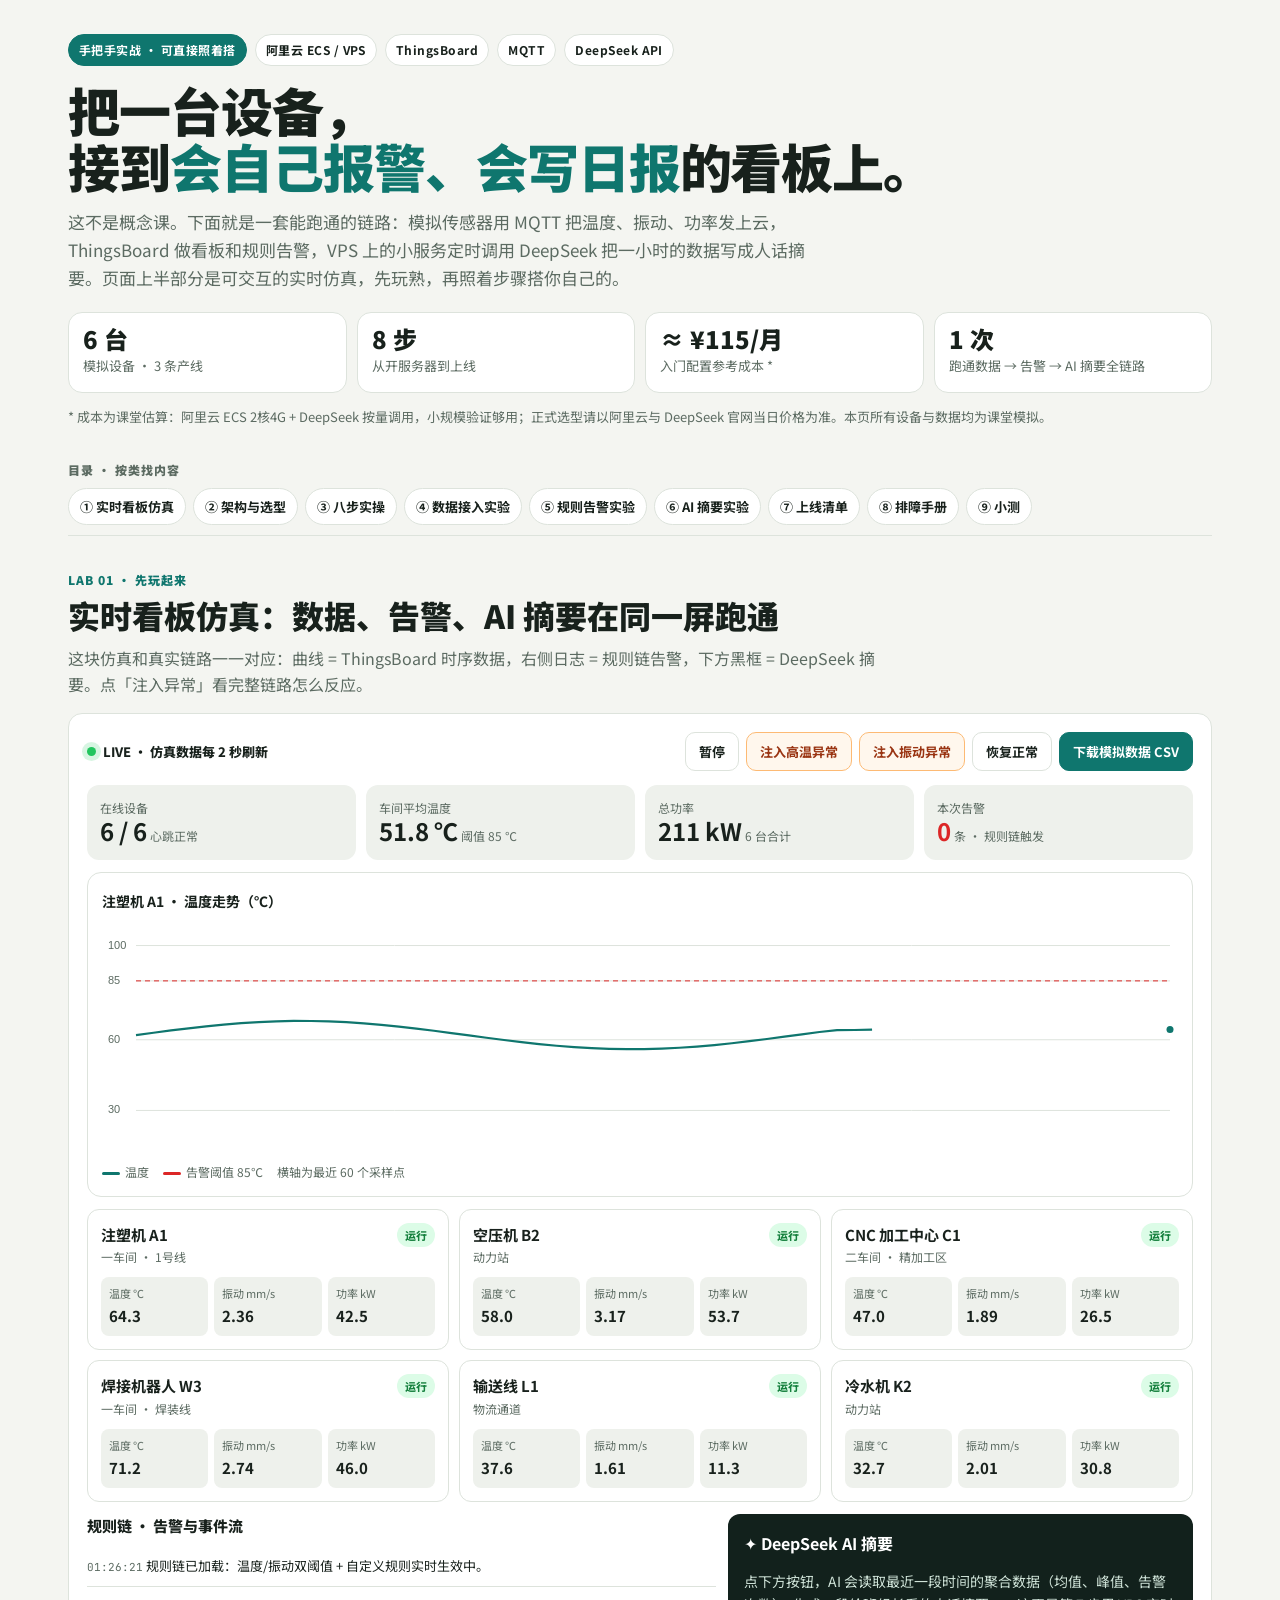
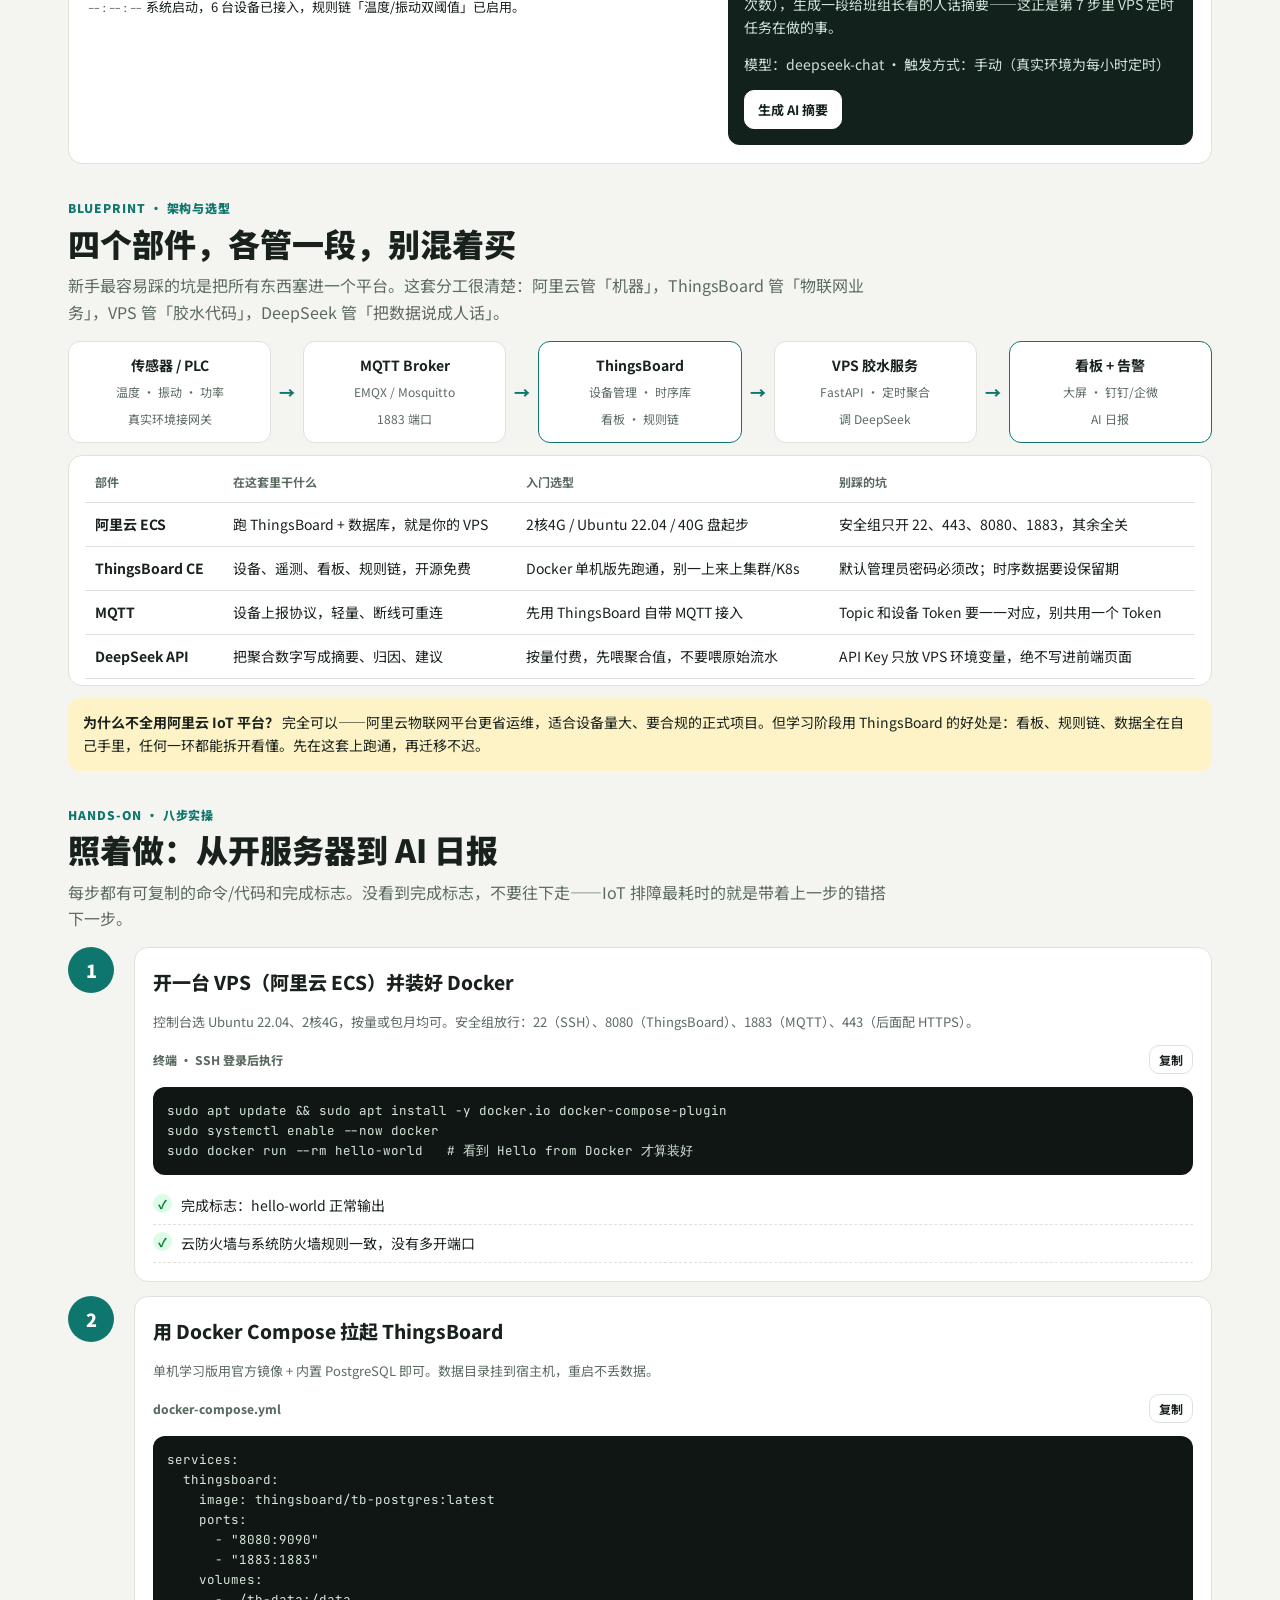
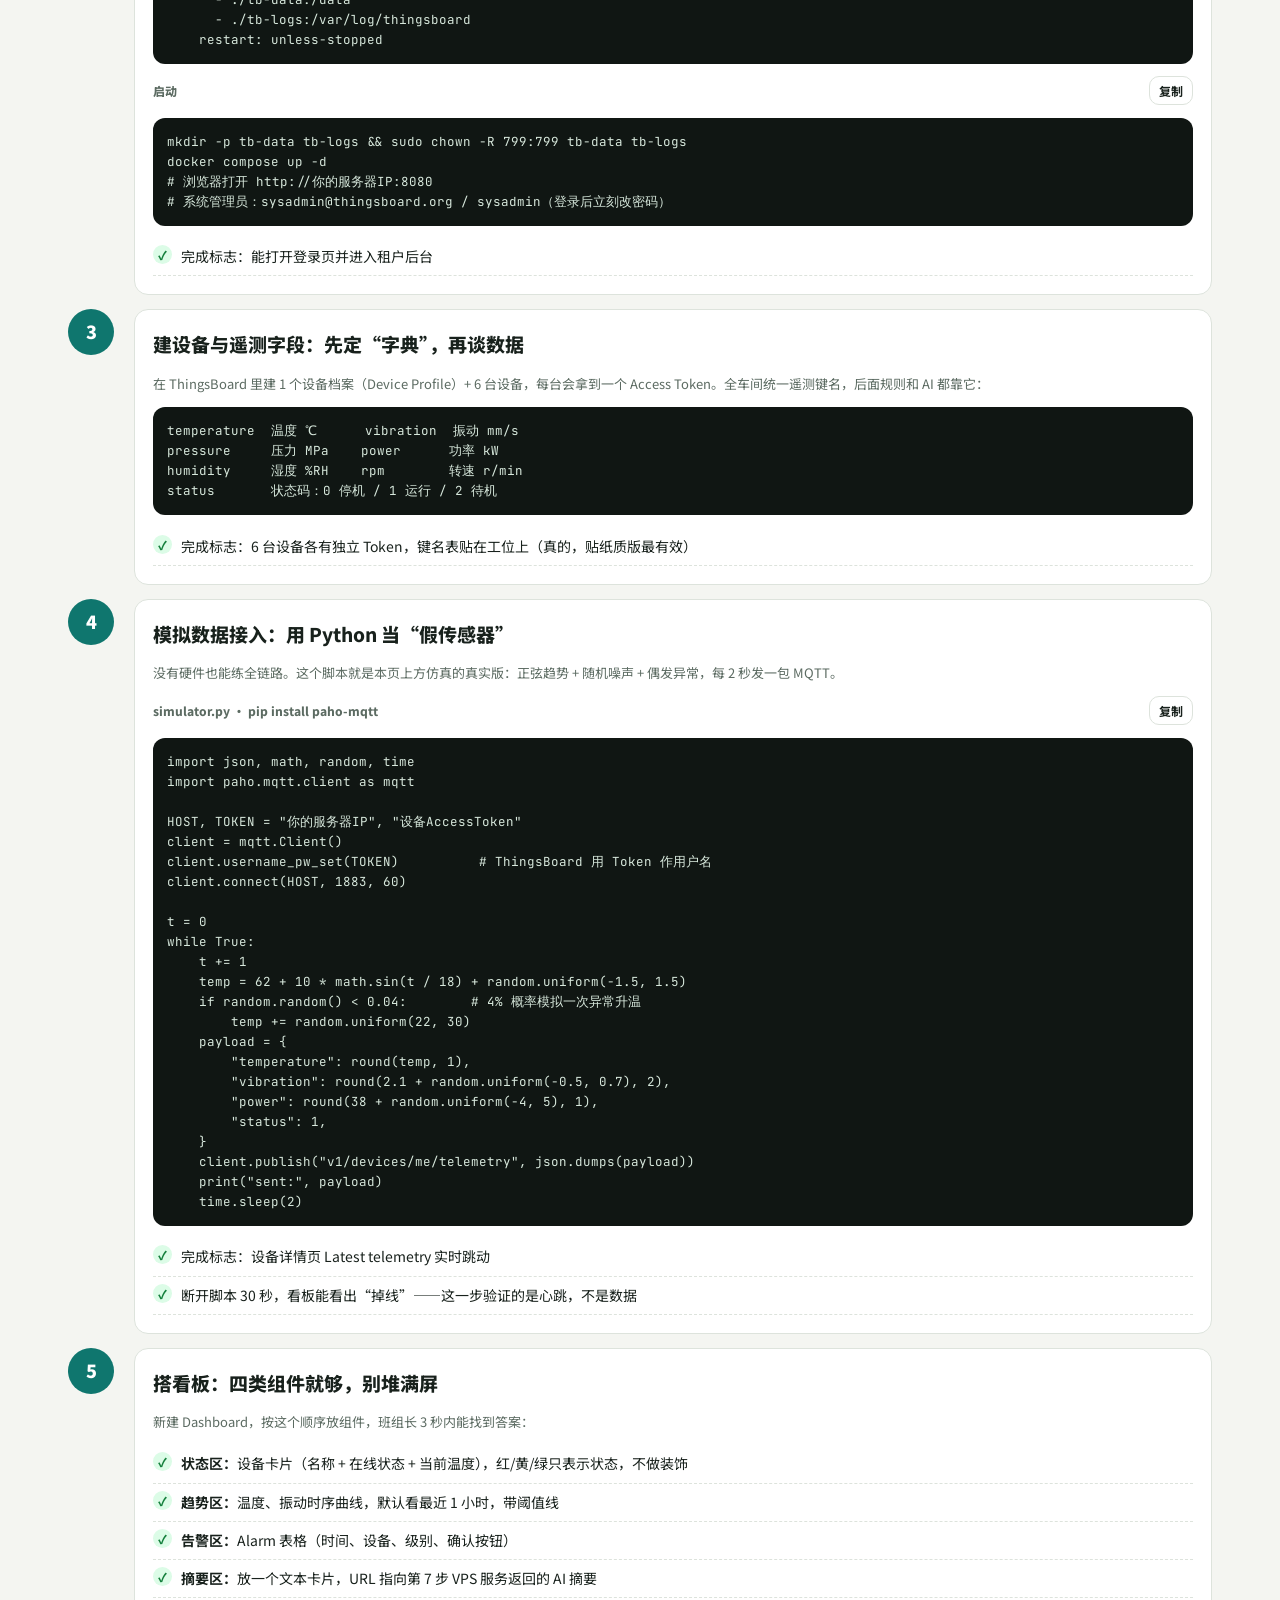
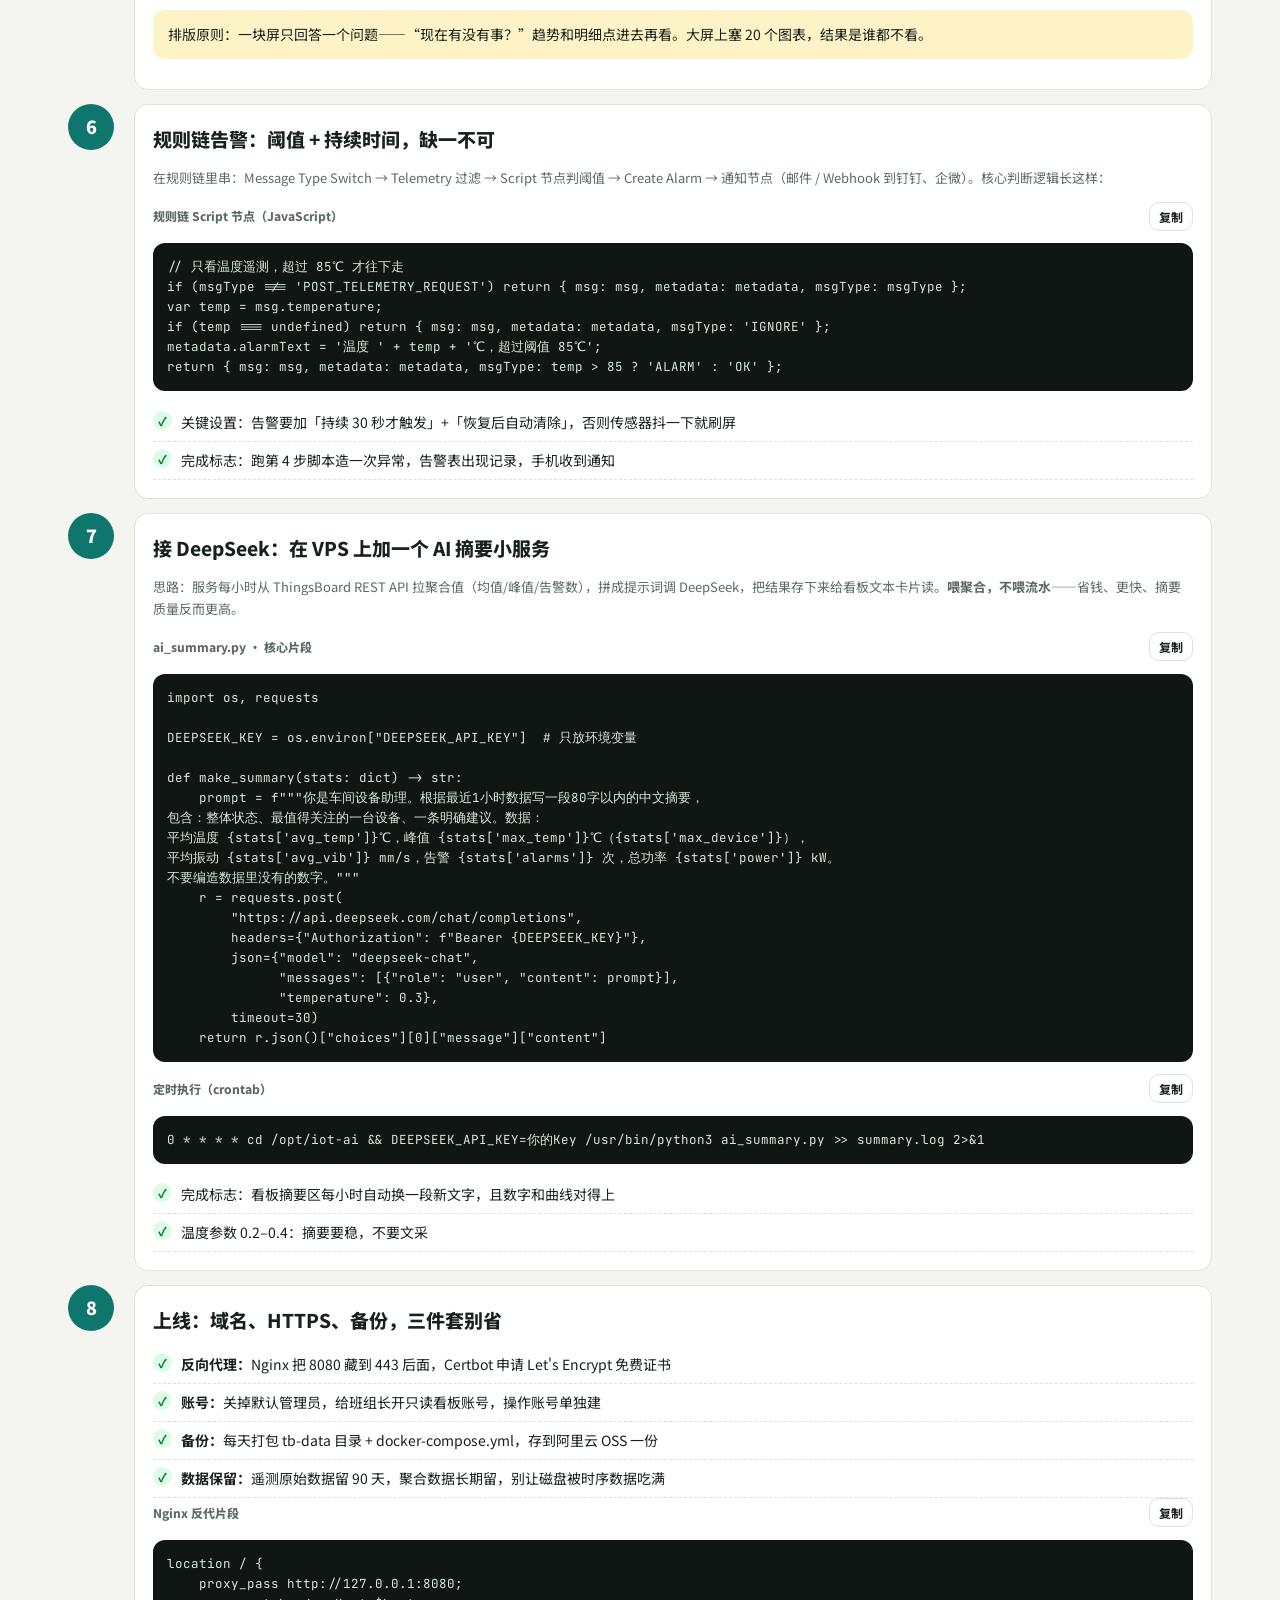
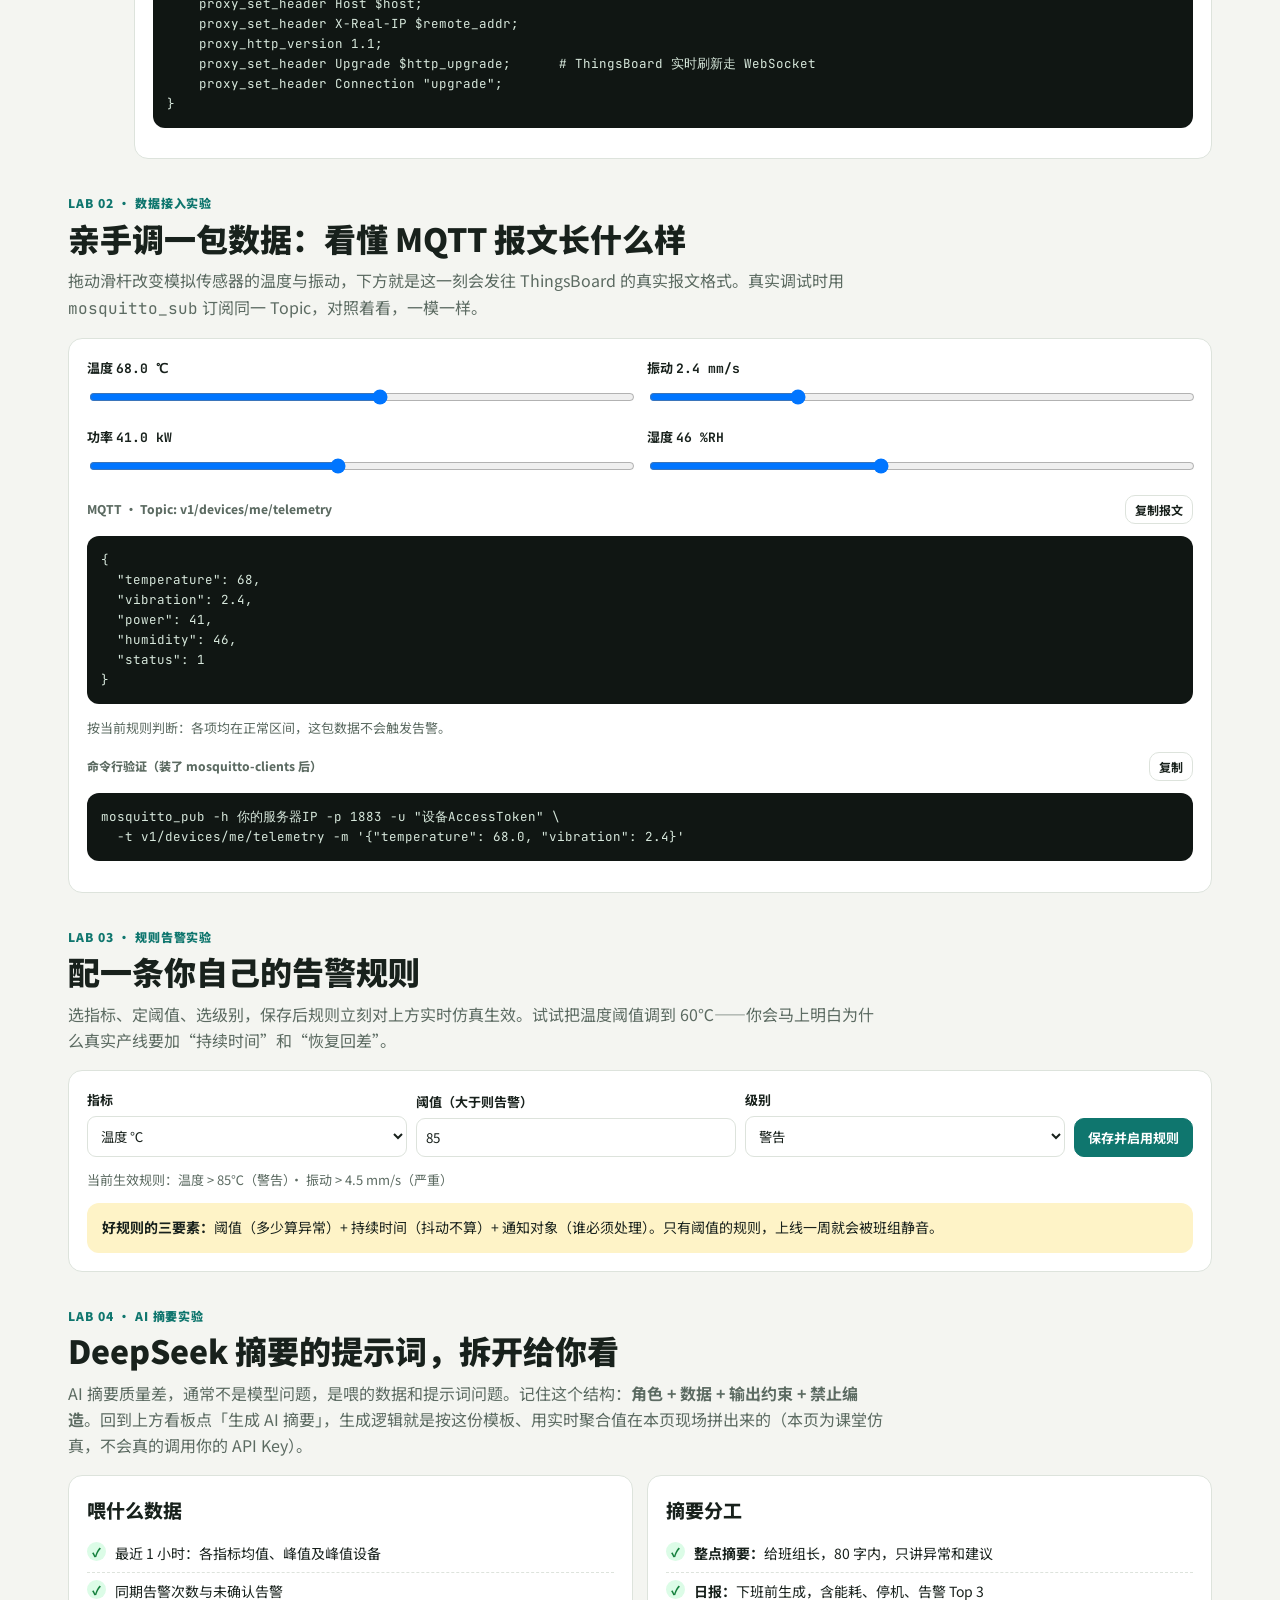
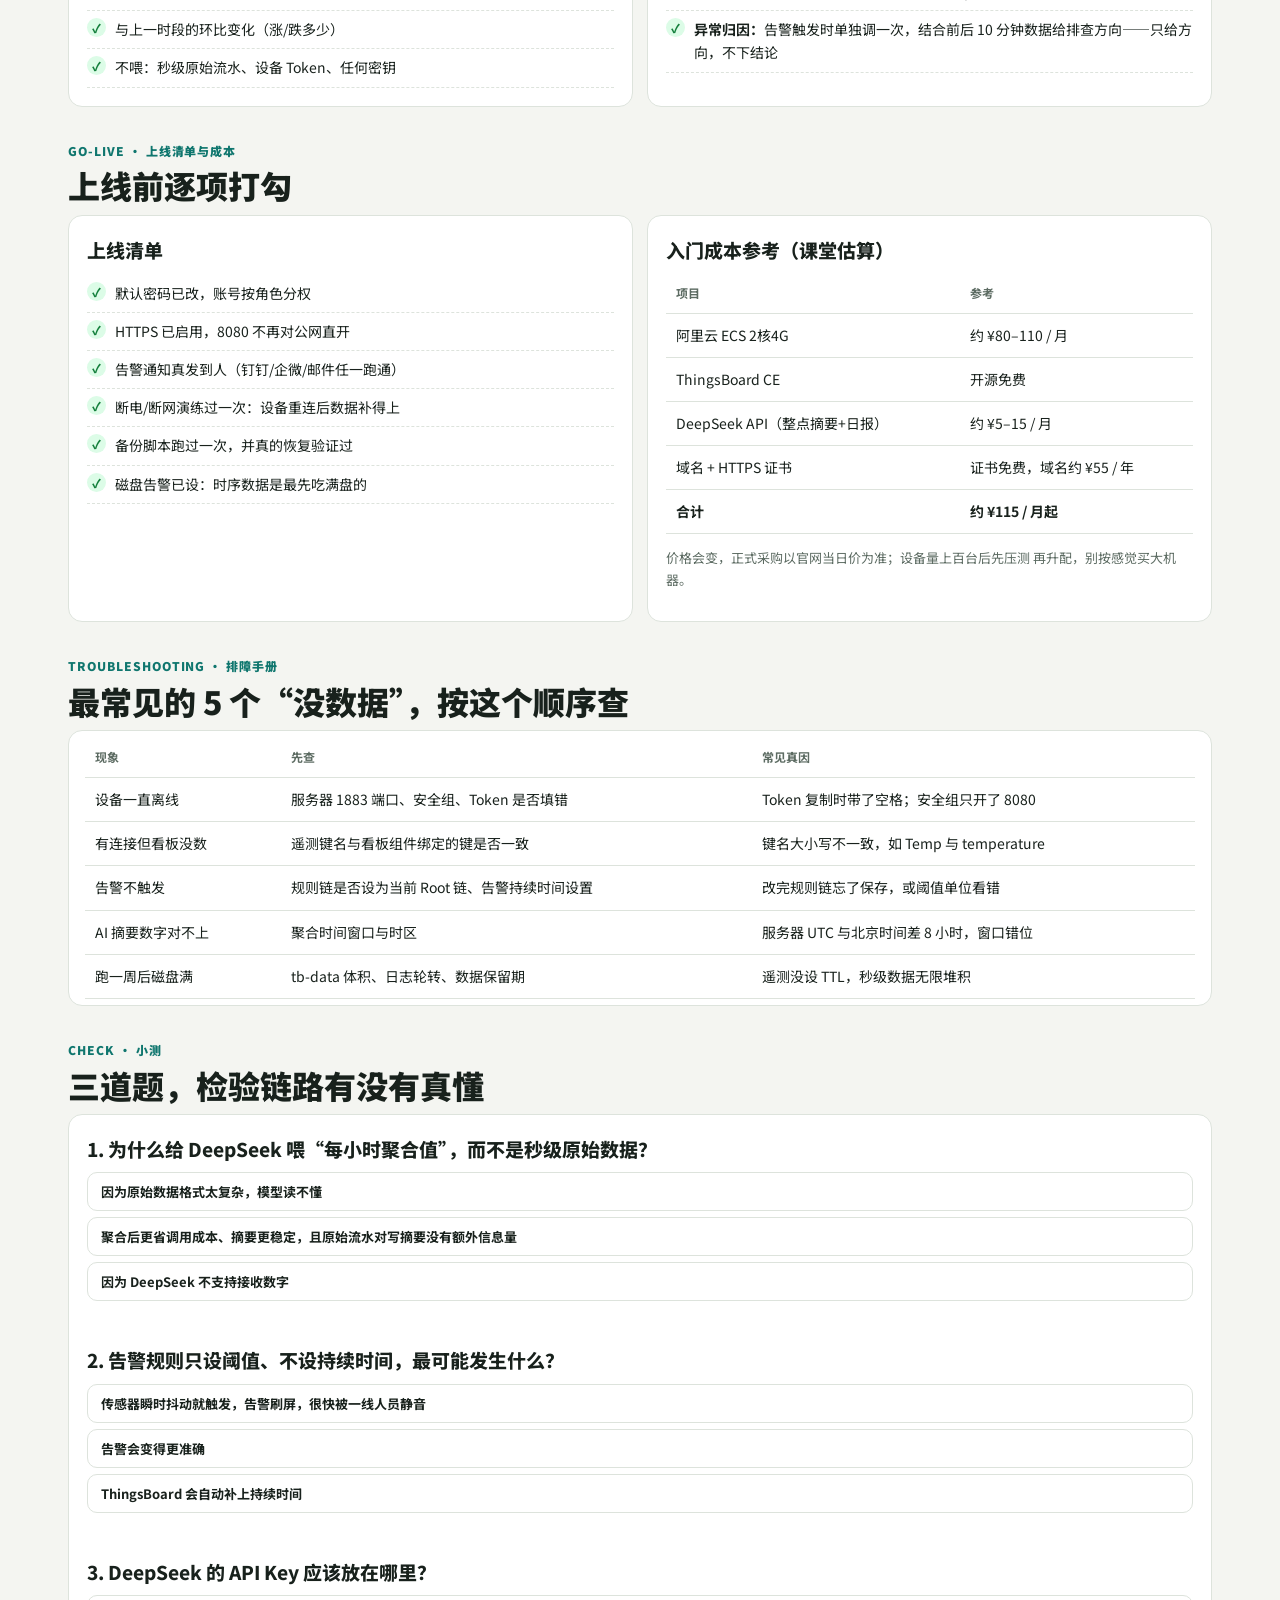
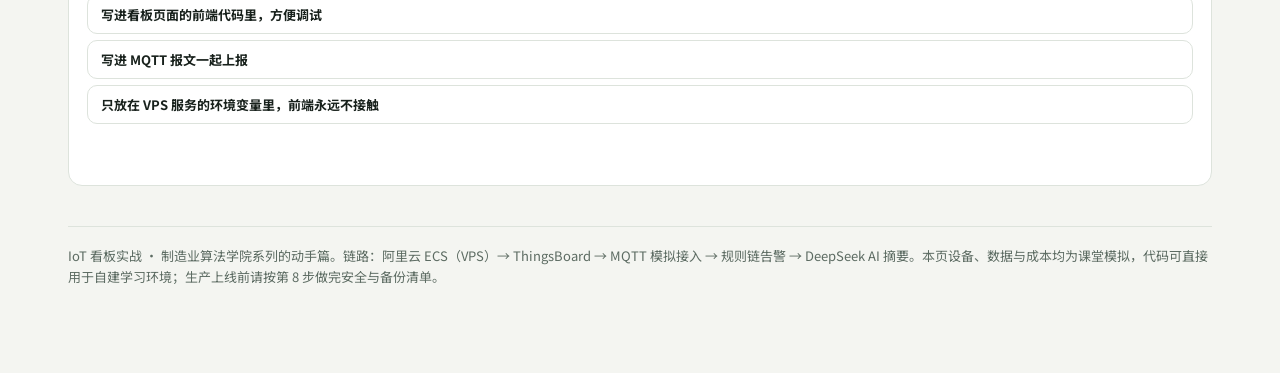
==== industrial-ai-iot-dashboard/index.html @ c56107e7 "发布三个新站：避坑手册、ROI 测算器、IoT 看板实战（按目录分类）" ====
<!doctype html>
<html lang="zh-CN">
<head>
<meta charset="utf-8">
<meta name="viewport" content="width=device-width, initial-scale=1, viewport-fit=cover">
<meta name="color-scheme" content="light dark">
<link rel="icon" href="data:,">
<title>IoT 看板实战 · 阿里云 × ThingsBoard × VPS × DeepSeek</title>
<link rel="preconnect" href="https://fonts.googleapis.com">
<link href="https://fonts.googleapis.com/css2?family=Noto+Sans+SC:wght@400;500;700;900&family=JetBrains+Mono:wght@400;600&display=swap" rel="stylesheet">
<style>
:root{
  --bg:#f4f5f1; --surface:#ffffff; --surface2:#eef1ec; --ink:#18211c; --muted:#5c6b62; --line:#dde3dc;
  --teal:#0f766e; --teal2:#0b5e57; --amber:#b45309; --amber-bg:#fef3c7; --red:#dc2626; --red-bg:#fee2e2; --green:#15803d; --green-bg:#dcfce7; --blue:#1d4ed8;
  --code-bg:#101613; --code-ink:#d7e8dc;
  --radius:14px;
}
@media (prefers-color-scheme: dark){
  :root{ --bg:#0d1310; --surface:#151d18; --surface2:#1c2721; --ink:#e8eee9; --muted:#9fb0a4; --line:#2a3830; --amber-bg:#3a2c0e; --red-bg:#3d1414; --green-bg:#14331e; --code-bg:#0a0e0b; }
}
*{box-sizing:border-box}
html{scroll-behavior:smooth}
body{margin:0;font-family:"Noto Sans SC",system-ui,-apple-system,sans-serif;background:var(--bg);color:var(--ink);line-height:1.65;font-size:16px}
a{color:var(--teal);text-decoration:none}
.mono{font-family:"JetBrains Mono",monospace}
.wrap{max-width:1180px;margin:0 auto;padding:0 18px 72px}
/* hero */
.hero{padding:34px 0 8px}
.hero-tags{display:flex;flex-wrap:wrap;gap:8px;margin-bottom:16px}
.tag{font-size:12px;font-weight:700;letter-spacing:.04em;padding:5px 10px;border-radius:999px;background:var(--surface);border:1px solid var(--line)}
.tag.hot{background:var(--teal);color:#fff;border-color:var(--teal)}
h1{font-size:clamp(30px,5.4vw,52px);line-height:1.08;font-weight:900;margin:0 0 14px;letter-spacing:-.02em}
h1 em{font-style:normal;color:var(--teal)}
.lede{font-size:17px;color:var(--muted);max-width:760px;margin:0 0 20px}
.hero-stats{display:grid;grid-template-columns:repeat(4,1fr);gap:10px;margin:18px 0 6px}
.hstat{background:var(--surface);border:1px solid var(--line);border-radius:var(--radius);padding:14px}
.hstat b{display:block;font-size:24px;line-height:1;font-weight:900}
.hstat span{font-size:13px;color:var(--muted)}
/* dir nav */
.dir{position:sticky;top:0;z-index:20;background:var(--bg);padding:12px 0 10px;border-bottom:1px solid var(--line);margin-bottom:22px}
.dir-title{font-size:12px;font-weight:900;letter-spacing:.08em;color:var(--muted);margin-bottom:8px}
.dir-links{display:flex;flex-wrap:wrap;gap:7px}
.dir-links a{font-size:13px;font-weight:700;color:var(--ink);background:var(--surface);border:1px solid var(--line);padding:7px 11px;border-radius:999px}
.dir-links a:hover{border-color:var(--teal);color:var(--teal)}
.cat{font-size:12px;font-weight:900;letter-spacing:.08em;color:var(--teal);text-transform:uppercase;margin:34px 0 6px}
h2{font-size:clamp(23px,3.6vw,32px);line-height:1.2;margin:0 0 10px;font-weight:900}
h3{font-size:19px;margin:0 0 8px;font-weight:800}
.sub{color:var(--muted);margin:0 0 16px;max-width:820px}
.card{background:var(--surface);border:1px solid var(--line);border-radius:var(--radius);padding:18px}
.grid2{display:grid;grid-template-columns:1fr 1fr;gap:14px}
.grid3{display:grid;grid-template-columns:repeat(3,1fr);gap:14px}
/* dashboard */
.dash-head{display:flex;flex-wrap:wrap;gap:10px;align-items:center;justify-content:space-between;margin-bottom:14px}
.live-dot{display:inline-flex;align-items:center;gap:7px;font-weight:800;font-size:13px}
.live-dot i{width:9px;height:9px;border-radius:50%;background:#22c55e;display:inline-block;box-shadow:0 0 0 5px rgba(34,197,94,.18)}
.btn{appearance:none;border:1px solid var(--line);background:var(--surface);color:var(--ink);font-family:inherit;font-weight:700;font-size:13px;padding:9px 13px;border-radius:10px;cursor:pointer}
.btn.primary{background:var(--teal);color:#fff;border-color:var(--teal)}
.btn.warn{background:#fff7ed;border-color:#fdba74;color:#9a3412}
@media (prefers-color-scheme: dark){.btn.warn{background:#2b1a0c;color:#fdba74}}
.btn:active{transform:translateY(1px)}
.kpis{display:grid;grid-template-columns:repeat(4,1fr);gap:10px;margin-bottom:12px}
.kpi{background:var(--surface2);border-radius:12px;padding:13px}
.kpi span{font-size:12px;color:var(--muted);display:block}
.kpi b{font-size:24px;line-height:1.1}
.kpi small{font-size:12px;color:var(--muted)}
.chart-box{background:var(--surface);border:1px solid var(--line);border-radius:var(--radius);padding:14px;margin-bottom:12px}
canvas#mainChart{width:100%;height:240px;display:block}
.legend{display:flex;flex-wrap:wrap;gap:14px;font-size:12px;color:var(--muted);margin-top:8px}
.legend i{width:18px;height:3px;display:inline-block;vertical-align:middle;margin-right:5px;border-radius:2px}
.devices{display:grid;grid-template-columns:repeat(3,1fr);gap:10px}
.device{border:1px solid var(--line);border-radius:12px;padding:13px;background:var(--surface)}
.device-top{display:flex;justify-content:space-between;align-items:flex-start;gap:8px}
.device h4{margin:0;font-size:15px}
.device .loc{font-size:12px;color:var(--muted)}
.badge{font-size:11px;font-weight:800;padding:3px 8px;border-radius:999px;background:var(--green-bg);color:var(--green);white-space:nowrap}
.badge.warnb{background:var(--amber-bg);color:var(--amber)}
.badge.alarmb{background:var(--red-bg);color:var(--red)}
.metrics{display:grid;grid-template-columns:1fr 1fr 1fr;gap:6px;margin-top:10px;text-align:left}
.metrics div{background:var(--surface2);border-radius:8px;padding:7px 8px}
.metrics span{font-size:11px;color:var(--muted);display:block}
.metrics b{font-size:15px}
.feed{display:grid;grid-template-columns:1.15fr .85fr;gap:12px;margin-top:12px}
.log{list-style:none;margin:0;padding:0;max-height:250px;overflow:auto}
.log li{padding:9px 0;border-bottom:1px solid var(--line);font-size:13px}
.log li:last-child{border-bottom:0}
.log time{color:var(--muted);font-family:"JetBrains Mono",monospace;font-size:11px}
.ai-box{background:#0f1d19;color:#e7f2ec;border-radius:12px;padding:16px}
@media (prefers-color-scheme: light){.ai-box{background:#12211c}}
.ai-box h4{margin:0 0 6px;color:#fff}
.ai-box p{font-size:14px;color:#cfe3d8}
.ai-meta{font-size:12px;color:#8fb3a4}
/* arch */
.arch{display:flex;flex-wrap:wrap;align-items:stretch;gap:8px}
.node{flex:1 1 130px;background:var(--surface);border:1.5px solid var(--line);border-radius:12px;padding:12px;text-align:center}
.node b{display:block;font-size:14px}
.node span{font-size:12px;color:var(--muted)}
.node.hl{border-color:var(--teal)}
.arrow{align-self:center;font-weight:900;color:var(--teal)}
table{width:100%;border-collapse:collapse;font-size:14px}
th,td{padding:10px;border-bottom:1px solid var(--line);text-align:left;vertical-align:top}
th{font-size:12px;color:var(--muted)}
/* steps */
.step{display:grid;grid-template-columns:52px 1fr;gap:14px;margin-bottom:14px}
.step-no{width:46px;height:46px;border-radius:50%;background:var(--teal);color:#fff;display:grid;place-items:center;font-weight:900;font-size:18px}
pre{background:var(--code-bg);color:var(--code-ink);border-radius:12px;padding:14px;overflow:auto;font-family:"JetBrains Mono",monospace;font-size:12.5px;line-height:1.6;white-space:pre-wrap;word-break:break-word}
.code-head{display:flex;justify-content:space-between;align-items:center;margin-bottom:6px}
.code-head span{font-size:12px;font-weight:800;color:var(--muted)}
.copy-btn{font-size:12px;padding:5px 9px}
.check{list-style:none;margin:10px 0 0;padding:0}
.check li{padding:7px 0 7px 28px;position:relative;font-size:14px;border-bottom:1px dashed var(--line)}
.check li:before{content:"✓";position:absolute;left:0;top:7px;width:19px;height:19px;border-radius:50%;background:var(--green-bg);color:var(--green);display:grid;place-items:center;font-size:12px;font-weight:900}
.note{border-radius:12px;padding:13px 15px;font-size:14px;background:var(--amber-bg);color:var(--ink);margin:12px 0}
.sliders{display:grid;grid-template-columns:1fr 1fr;gap:14px}
label.fl{font-size:13px;font-weight:700;display:block;margin-bottom:6px}
input[type=range]{width:100%}
input[type=number],select{width:100%;padding:9px;border:1px solid var(--line);border-radius:9px;background:var(--surface);color:var(--ink);font-family:inherit}
.rule-row{display:grid;grid-template-columns:1fr 1fr 1fr auto;gap:9px;align-items:end}
.quiz-q{margin-bottom:14px}
.opt{display:block;width:100%;text-align:left;margin:6px 0}
.result{font-size:14px;font-weight:700;margin-top:7px;min-height:22px}
.small{font-size:13px;color:var(--muted)}
.foot{margin-top:40px;padding-top:18px;border-top:1px solid var(--line);color:var(--muted);font-size:13px}
@media(max-width:860px){
  .hero-stats,.kpis{grid-template-columns:1fr 1fr}
  .grid2,.grid3,.devices,.feed,.sliders{grid-template-columns:1fr}
  .rule-row{grid-template-columns:1fr}
  .step{grid-template-columns:38px 1fr}.step-no{width:36px;height:36px;font-size:15px}
  canvas#mainChart{height:200px}
}
@media (prefers-reduced-motion: reduce){html{scroll-behavior:auto}}
</style>
</head>
<body>
<div class="wrap">
  <header class="hero">
    <div class="hero-tags"><span class="tag hot">手把手实战 · 可直接照着搭</span><span class="tag">阿里云 ECS / VPS</span><span class="tag">ThingsBoard</span><span class="tag">MQTT</span><span class="tag">DeepSeek API</span></div>
    <h1>把一台设备，<br>接到<em>会自己报警、会写日报</em>的看板上。</h1>
    <p class="lede">这不是概念课。下面就是一套能跑通的链路：模拟传感器用 MQTT 把温度、振动、功率发上云，ThingsBoard 做看板和规则告警，VPS 上的小服务定时调用 DeepSeek 把一小时的数据写成人话摘要。页面上半部分是可交互的实时仿真，先玩熟，再照着步骤搭你自己的。</p>
    <div class="hero-stats">
      <div class="hstat"><b>6 台</b><span>模拟设备 · 3 条产线</span></div>
      <div class="hstat"><b>8 步</b><span>从开服务器到上线</span></div>
      <div class="hstat"><b>≈ ¥115/月</b><span>入门配置参考成本 *</span></div>
      <div class="hstat"><b>1 次</b><span>跑通数据 → 告警 → AI 摘要全链路</span></div>
    </div>
    <p class="small">* 成本为课堂估算：阿里云 ECS 2核4G + DeepSeek 按量调用，小规模验证够用；正式选型请以阿里云与 DeepSeek 官网当日价格为准。本页所有设备与数据均为课堂模拟。</p>
  </header>

  <nav class="dir" aria-label="目录">
    <div class="dir-title">目录 · 按类找内容</div>
    <div class="dir-links">
      <a href="#live">① 实时看板仿真</a><a href="#arch">② 架构与选型</a><a href="#steps">③ 八步实操</a><a href="#mqtt-lab">④ 数据接入实验</a><a href="#rules">⑤ 规则告警实验</a><a href="#ai">⑥ AI 摘要实验</a><a href="#deploy">⑦ 上线清单</a><a href="#trouble">⑧ 排障手册</a><a href="#quiz">⑨ 小测</a>
    </div>
  </nav>

  <!-- LIVE -->
  <section id="live">
    <p class="cat">Lab 01 · 先玩起来</p>
    <h2>实时看板仿真：数据、告警、AI 摘要在同一屏跑通</h2>
    <p class="sub">这块仿真和真实链路一一对应：曲线 = ThingsBoard 时序数据，右侧日志 = 规则链告警，下方黑框 = DeepSeek 摘要。点「注入异常」看完整链路怎么反应。</p>
    <div class="card">
      <div class="dash-head">
        <span class="live-dot"><i></i><span id="liveLabel">LIVE · 仿真数据每 2 秒刷新</span></span>
        <div style="display:flex;flex-wrap:wrap;gap:7px">
          <button class="btn" id="pauseBtn">暂停</button>
          <button class="btn warn" id="heatBtn">注入高温异常</button>
          <button class="btn warn" id="vibBtn">注入振动异常</button>
          <button class="btn" id="recoverBtn">恢复正常</button>
          <button class="btn primary" id="csvBtn">下载模拟数据 CSV</button>
        </div>
      </div>
      <div class="kpis">
        <div class="kpi"><span>在线设备</span><b id="kOnline">6 / 6</b><small> 心跳正常</small></div>
        <div class="kpi"><span>车间平均温度</span><b id="kTemp">-- ℃</b><small> 阈值 85 ℃</small></div>
        <div class="kpi"><span>总功率</span><b id="kPower">-- kW</b><small> 6 台合计</small></div>
        <div class="kpi"><span>本次告警</span><b id="kAlerts" style="color:var(--red)">0</b><small> 条 · 规则链触发</small></div>
      </div>
      <div class="chart-box">
        <strong style="font-size:14px">注塑机 A1 · 温度走势（℃）</strong>
        <canvas id="mainChart" width="1040" height="240" aria-label="注塑机温度实时曲线"></canvas>
        <div class="legend"><span><i style="background:#0f766e"></i>温度</span><span><i style="background:#dc2626"></i>告警阈值 85℃</span><span>横轴为最近 60 个采样点</span></div>
      </div>
      <div class="devices" id="devices"></div>
      <div class="feed">
        <div>
          <h3 style="font-size:15px">规则链 · 告警与事件流</h3>
          <ul class="log" id="eventLog"><li><time>--:--:--</time> 系统启动，6 台设备已接入，规则链「温度/振动双阈值」已启用。</li></ul>
        </div>
        <div class="ai-box">
          <h4>✦ DeepSeek AI 摘要</h4>
          <p id="aiText">点下方按钮，AI 会读取最近一段时间的聚合数据（均值、峰值、告警次数），生成一段给班组长看的人话摘要——这正是第 7 步里 VPS 定时任务在做的事。</p>
          <p class="ai-meta" id="aiMeta">模型：deepseek-chat · 触发方式：手动（真实环境为每小时定时）</p>
          <button class="btn primary" id="aiBtn" style="background:#fff;color:#12211c;border-color:#fff">生成 AI 摘要</button>
        </div>
      </div>
    </div>
  </section>

  <!-- ARCH -->
  <section id="arch">
    <p class="cat">Blueprint · 架构与选型</p>
    <h2>四个部件，各管一段，别混着买</h2>
    <p class="sub">新手最容易踩的坑是把所有东西塞进一个平台。这套分工很清楚：阿里云管「机器」，ThingsBoard 管「物联网业务」，VPS 管「胶水代码」，DeepSeek 管「把数据说成人话」。</p>
    <div class="arch" aria-label="架构图">
      <div class="node"><b>传感器 / PLC</b><span>温度 · 振动 · 功率<br>真实环境接网关</span></div><div class="arrow">→</div>
      <div class="node"><b>MQTT Broker</b><span>EMQX / Mosquitto<br>1883 端口</span></div><div class="arrow">→</div>
      <div class="node hl"><b>ThingsBoard</b><span>设备管理 · 时序库<br>看板 · 规则链</span></div><div class="arrow">→</div>
      <div class="node"><b>VPS 胶水服务</b><span>FastAPI · 定时聚合<br>调 DeepSeek</span></div><div class="arrow">→</div>
      <div class="node hl"><b>看板 + 告警</b><span>大屏 · 钉钉/企微<br>AI 日报</span></div>
    </div>
    <div class="card" style="margin-top:12px;padding:6px 16px;overflow-x:auto">
      <table>
        <tr><th>部件</th><th>在这套里干什么</th><th>入门选型</th><th>别踩的坑</th></tr>
        <tr><td><b>阿里云 ECS</b></td><td>跑 ThingsBoard + 数据库，就是你的 VPS</td><td>2核4G / Ubuntu 22.04 / 40G 盘起步</td><td>安全组只开 22、443、8080、1883，其余全关</td></tr>
        <tr><td><b>ThingsBoard CE</b></td><td>设备、遥测、看板、规则链，开源免费</td><td>Docker 单机版先跑通，别一上来上集群/K8s</td><td>默认管理员密码必须改；时序数据要设保留期</td></tr>
        <tr><td><b>MQTT</b></td><td>设备上报协议，轻量、断线可重连</td><td>先用 ThingsBoard 自带 MQTT 接入</td><td>Topic 和设备 Token 要一一对应，别共用一个 Token</td></tr>
        <tr><td><b>DeepSeek API</b></td><td>把聚合数字写成摘要、归因、建议</td><td>按量付费，先喂聚合值，不要喂原始流水</td><td>API Key 只放 VPS 环境变量，绝不写进前端页面</td></tr>
      </table>
    </div>
    <div class="note"><b>为什么不全用阿里云 IoT 平台？</b> 完全可以——阿里云物联网平台更省运维，适合设备量大、要合规的正式项目。但学习阶段用 ThingsBoard 的好处是：看板、规则链、数据全在自己手里，任何一环都能拆开看懂。先在这套上跑通，再迁移不迟。</div>
  </section>

  <!-- STEPS -->
  <section id="steps">
    <p class="cat">Hands-on · 八步实操</p>
    <h2>照着做：从开服务器到 AI 日报</h2>
    <p class="sub">每步都有可复制的命令/代码和完成标志。没看到完成标志，不要往下走——IoT 排障最耗时的就是带着上一步的错搭下一步。</p>

    <div class="step"><div class="step-no">1</div><div class="card">
      <h3>开一台 VPS（阿里云 ECS）并装好 Docker</h3>
      <p class="small">控制台选 Ubuntu 22.04、2核4G，按量或包月均可。安全组放行：22（SSH）、8080（ThingsBoard）、1883（MQTT）、443（后面配 HTTPS）。</p>
      <div class="code-head"><span>终端 · SSH 登录后执行</span><button class="btn copy-btn" data-copy="c1">复制</button></div>
      <pre id="c1">sudo apt update &amp;&amp; sudo apt install -y docker.io docker-compose-plugin
sudo systemctl enable --now docker
sudo docker run --rm hello-world   # 看到 Hello from Docker 才算装好</pre>
      <ul class="check"><li>完成标志：hello-world 正常输出</li><li>云防火墙与系统防火墙规则一致，没有多开端口</li></ul>
    </div></div>

    <div class="step"><div class="step-no">2</div><div class="card">
      <h3>用 Docker Compose 拉起 ThingsBoard</h3>
      <p class="small">单机学习版用官方镜像 + 内置 PostgreSQL 即可。数据目录挂到宿主机，重启不丢数据。</p>
      <div class="code-head"><span>docker-compose.yml</span><button class="btn copy-btn" data-copy="c2">复制</button></div>
      <pre id="c2">services:
  thingsboard:
    image: thingsboard/tb-postgres:latest
    ports:
      - "8080:9090"
      - "1883:1883"
    volumes:
      - ./tb-data:/data
      - ./tb-logs:/var/log/thingsboard
    restart: unless-stopped</pre>
      <div class="code-head"><span>启动</span><button class="btn copy-btn" data-copy="c2b">复制</button></div>
      <pre id="c2b">mkdir -p tb-data tb-logs &amp;&amp; sudo chown -R 799:799 tb-data tb-logs
docker compose up -d
# 浏览器打开 http://你的服务器IP:8080
# 系统管理员：sysadmin@thingsboard.org / sysadmin（登录后立刻改密码）</pre>
      <ul class="check"><li>完成标志：能打开登录页并进入租户后台</li></ul>
    </div></div>

    <div class="step"><div class="step-no">3</div><div class="card">
      <h3>建设备与遥测字段：先定“字典”，再谈数据</h3>
      <p class="small">在 ThingsBoard 里建 1 个设备档案（Device Profile）+ 6 台设备，每台会拿到一个 Access Token。全车间统一遥测键名，后面规则和 AI 都靠它：</p>
      <pre>temperature  温度 ℃      vibration  振动 mm/s
pressure     压力 MPa    power      功率 kW
humidity     湿度 %RH    rpm        转速 r/min
status       状态码：0 停机 / 1 运行 / 2 待机</pre>
      <ul class="check"><li>完成标志：6 台设备各有独立 Token，键名表贴在工位上（真的，贴纸质版最有效）</li></ul>
    </div></div>

    <div class="step"><div class="step-no">4</div><div class="card">
      <h3>模拟数据接入：用 Python 当“假传感器”</h3>
      <p class="small">没有硬件也能练全链路。这个脚本就是本页上方仿真的真实版：正弦趋势 + 随机噪声 + 偶发异常，每 2 秒发一包 MQTT。</p>
      <div class="code-head"><span>simulator.py · pip install paho-mqtt</span><button class="btn copy-btn" data-copy="c4">复制</button></div>
      <pre id="c4">import json, math, random, time
import paho.mqtt.client as mqtt

HOST, TOKEN = "你的服务器IP", "设备AccessToken"
client = mqtt.Client()
client.username_pw_set(TOKEN)          # ThingsBoard 用 Token 作用户名
client.connect(HOST, 1883, 60)

t = 0
while True:
    t += 1
    temp = 62 + 10 * math.sin(t / 18) + random.uniform(-1.5, 1.5)
    if random.random() &lt; 0.04:        # 4% 概率模拟一次异常升温
        temp += random.uniform(22, 30)
    payload = {
        "temperature": round(temp, 1),
        "vibration": round(2.1 + random.uniform(-0.5, 0.7), 2),
        "power": round(38 + random.uniform(-4, 5), 1),
        "status": 1,
    }
    client.publish("v1/devices/me/telemetry", json.dumps(payload))
    print("sent:", payload)
    time.sleep(2)</pre>
      <ul class="check"><li>完成标志：设备详情页 Latest telemetry 实时跳动</li><li>断开脚本 30 秒，看板能看出“掉线”——这一步验证的是心跳，不是数据</li></ul>
    </div></div>

    <div class="step"><div class="step-no">5</div><div class="card">
      <h3>搭看板：四类组件就够，别堆满屏</h3>
      <p class="small">新建 Dashboard，按这个顺序放组件，班组长 3 秒内能找到答案：</p>
      <ul class="check">
        <li><b>状态区：</b>设备卡片（名称 + 在线状态 + 当前温度），红/黄/绿只表示状态，不做装饰</li>
        <li><b>趋势区：</b>温度、振动时序曲线，默认看最近 1 小时，带阈值线</li>
        <li><b>告警区：</b>Alarm 表格（时间、设备、级别、确认按钮）</li>
        <li><b>摘要区：</b>放一个文本卡片，URL 指向第 7 步 VPS 服务返回的 AI 摘要</li>
      </ul>
      <div class="note">排版原则：一块屏只回答一个问题——“现在有没有事？”趋势和明细点进去再看。大屏上塞 20 个图表，结果是谁都不看。</div>
    </div></div>

    <div class="step"><div class="step-no">6</div><div class="card">
      <h3>规则链告警：阈值 + 持续时间，缺一不可</h3>
      <p class="small">在规则链里串：Message Type Switch → Telemetry 过滤 → Script 节点判阈值 → Create Alarm → 通知节点（邮件 / Webhook 到钉钉、企微）。核心判断逻辑长这样：</p>
      <div class="code-head"><span>规则链 Script 节点（JavaScript）</span><button class="btn copy-btn" data-copy="c6">复制</button></div>
      <pre id="c6">// 只看温度遥测，超过 85℃ 才往下走
if (msgType !== 'POST_TELEMETRY_REQUEST') return { msg: msg, metadata: metadata, msgType: msgType };
var temp = msg.temperature;
if (temp === undefined) return { msg: msg, metadata: metadata, msgType: 'IGNORE' };
metadata.alarmText = '温度 ' + temp + '℃，超过阈值 85℃';
return { msg: msg, metadata: metadata, msgType: temp &gt; 85 ? 'ALARM' : 'OK' };</pre>
      <ul class="check"><li>关键设置：告警要加「持续 30 秒才触发」+「恢复后自动清除」，否则传感器抖一下就刷屏</li><li>完成标志：跑第 4 步脚本造一次异常，告警表出现记录，手机收到通知</li></ul>
    </div></div>

    <div class="step"><div class="step-no">7</div><div class="card">
      <h3>接 DeepSeek：在 VPS 上加一个 AI 摘要小服务</h3>
      <p class="small">思路：服务每小时从 ThingsBoard REST API 拉聚合值（均值/峰值/告警数），拼成提示词调 DeepSeek，把结果存下来给看板文本卡片读。<b>喂聚合，不喂流水</b>——省钱、更快、摘要质量反而更高。</p>
      <div class="code-head"><span>ai_summary.py · 核心片段</span><button class="btn copy-btn" data-copy="c7">复制</button></div>
      <pre id="c7">import os, requests

DEEPSEEK_KEY = os.environ["DEEPSEEK_API_KEY"]  # 只放环境变量

def make_summary(stats: dict) -&gt; str:
    prompt = f"""你是车间设备助理。根据最近1小时数据写一段80字以内的中文摘要，
包含：整体状态、最值得关注的一台设备、一条明确建议。数据：
平均温度 {stats['avg_temp']}℃，峰值 {stats['max_temp']}℃（{stats['max_device']}），
平均振动 {stats['avg_vib']} mm/s，告警 {stats['alarms']} 次，总功率 {stats['power']} kW。
不要编造数据里没有的数字。"""
    r = requests.post(
        "https://api.deepseek.com/chat/completions",
        headers={"Authorization": f"Bearer {DEEPSEEK_KEY}"},
        json={"model": "deepseek-chat",
              "messages": [{"role": "user", "content": prompt}],
              "temperature": 0.3},
        timeout=30)
    return r.json()["choices"][0]["message"]["content"]</pre>
      <div class="code-head"><span>定时执行（crontab）</span><button class="btn copy-btn" data-copy="c7b">复制</button></div>
      <pre id="c7b">0 * * * * cd /opt/iot-ai &amp;&amp; DEEPSEEK_API_KEY=你的Key /usr/bin/python3 ai_summary.py &gt;&gt; summary.log 2&gt;&amp;1</pre>
      <ul class="check"><li>完成标志：看板摘要区每小时自动换一段新文字，且数字和曲线对得上</li><li>温度参数 0.2–0.4：摘要要稳，不要文采</li></ul>
    </div></div>

    <div class="step"><div class="step-no">8</div><div class="card">
      <h3>上线：域名、HTTPS、备份，三件套别省</h3>
      <ul class="check">
        <li><b>反向代理：</b>Nginx 把 8080 藏到 443 后面，Certbot 申请 Let's Encrypt 免费证书</li>
        <li><b>账号：</b>关掉默认管理员，给班组长开只读看板账号，操作账号单独建</li>
        <li><b>备份：</b>每天打包 tb-data 目录 + docker-compose.yml，存到阿里云 OSS 一份</li>
        <li><b>数据保留：</b>遥测原始数据留 90 天，聚合数据长期留，别让磁盘被时序数据吃满</li>
      </ul>
      <div class="code-head"><span>Nginx 反代片段</span><button class="btn copy-btn" data-copy="c8">复制</button></div>
      <pre id="c8">location / {
    proxy_pass http://127.0.0.1:8080;
    proxy_set_header Host $host;
    proxy_set_header X-Real-IP $remote_addr;
    proxy_http_version 1.1;
    proxy_set_header Upgrade $http_upgrade;      # ThingsBoard 实时刷新走 WebSocket
    proxy_set_header Connection "upgrade";
}</pre>
    </div></div>
  </section>

  <!-- MQTT LAB -->
  <section id="mqtt-lab">
    <p class="cat">Lab 02 · 数据接入实验</p>
    <h2>亲手调一包数据：看懂 MQTT 报文长什么样</h2>
    <p class="sub">拖动滑杆改变模拟传感器的温度与振动，下方就是这一刻会发往 ThingsBoard 的真实报文格式。真实调试时用 <span class="mono">mosquitto_sub</span> 订阅同一 Topic，对照着看，一模一样。</p>
    <div class="card">
      <div class="sliders">
        <div><label class="fl" for="sTemp">温度 <span id="sTempV" class="mono">68.0 ℃</span></label><input type="range" id="sTemp" min="20" max="110" step="0.5" value="68"></div>
        <div><label class="fl" for="sVib">振动 <span id="sVibV" class="mono">2.4 mm/s</span></label><input type="range" id="sVib" min="0" max="9" step="0.1" value="2.4"></div>
        <div><label class="fl" for="sPow">功率 <span id="sPowV" class="mono">41.0 kW</span></label><input type="range" id="sPow" min="0" max="90" step="0.5" value="41"></div>
        <div><label class="fl" for="sHum">湿度 <span id="sHumV" class="mono">46 %RH</span></label><input type="range" id="sHum" min="10" max="95" step="1" value="46"></div>
      </div>
      <div class="code-head" style="margin-top:14px"><span>MQTT · Topic: v1/devices/me/telemetry</span><button class="btn copy-btn" data-copy="payloadPre">复制报文</button></div>
      <pre id="payloadPre">{}</pre>
      <p class="small" id="payloadJudge"></p>
      <div class="code-head"><span>命令行验证（装了 mosquitto-clients 后）</span><button class="btn copy-btn" data-copy="cMq">复制</button></div>
      <pre id="cMq">mosquitto_pub -h 你的服务器IP -p 1883 -u "设备AccessToken" \
  -t v1/devices/me/telemetry -m '{"temperature": 68.0, "vibration": 2.4}'</pre>
    </div>
  </section>

  <!-- RULES -->
  <section id="rules">
    <p class="cat">Lab 03 · 规则告警实验</p>
    <h2>配一条你自己的告警规则</h2>
    <p class="sub">选指标、定阈值、选级别，保存后规则立刻对上方实时仿真生效。试试把温度阈值调到 60℃——你会马上明白为什么真实产线要加“持续时间”和“恢复回差”。</p>
    <div class="card">
      <div class="rule-row">
        <div><label class="fl" for="rMetric">指标</label><select id="rMetric"><option value="temperature">温度 ℃</option><option value="vibration">振动 mm/s</option><option value="power">功率 kW</option></select></div>
        <div><label class="fl" for="rThresh">阈值（大于则告警）</label><input type="number" id="rThresh" value="85" step="0.5"></div>
        <div><label class="fl" for="rLevel">级别</label><select id="rLevel"><option>严重</option><option selected>警告</option><option>提示</option></select></div>
        <button class="btn primary" id="ruleSave">保存并启用规则</button>
      </div>
      <p class="small" id="ruleList" style="margin-top:12px">当前生效规则：温度 &gt; 85℃（警告）· 振动 &gt; 4.5 mm/s（严重）</p>
      <div class="note" style="margin-bottom:0"><b>好规则的三要素：</b>阈值（多少算异常）+ 持续时间（抖动不算）+ 通知对象（谁必须处理）。只有阈值的规则，上线一周就会被班组静音。</div>
    </div>
  </section>

  <!-- AI LAB -->
  <section id="ai">
    <p class="cat">Lab 04 · AI 摘要实验</p>
    <h2>DeepSeek 摘要的提示词，拆开给你看</h2>
    <p class="sub">AI 摘要质量差，通常不是模型问题，是喂的数据和提示词问题。记住这个结构：<b>角色 + 数据 + 输出约束 + 禁止编造</b>。回到上方看板点「生成 AI 摘要」，生成逻辑就是按这份模板、用实时聚合值在本页现场拼出来的（本页为课堂仿真，不会真的调用你的 API Key）。</p>
    <div class="grid2">
      <div class="card"><h3>喂什么数据</h3><ul class="check"><li>最近 1 小时：各指标均值、峰值及峰值设备</li><li>同期告警次数与未确认告警</li><li>与上一时段的环比变化（涨/跌多少）</li><li>不喂：秒级原始流水、设备 Token、任何密钥</li></ul></div>
      <div class="card"><h3>摘要分工</h3><ul class="check"><li><b>整点摘要：</b>给班组长，80 字内，只讲异常和建议</li><li><b>日报：</b>下班前生成，含能耗、停机、告警 Top 3</li><li><b>异常归因：</b>告警触发时单独调一次，结合前后 10 分钟数据给排查方向——只给方向，不下结论</li></ul></div>
    </div>
  </section>

  <!-- DEPLOY -->
  <section id="deploy">
    <p class="cat">Go-live · 上线清单与成本</p>
    <h2>上线前逐项打勾</h2>
    <div class="grid2">
      <div class="card"><h3>上线清单</h3><ul class="check"><li>默认密码已改，账号按角色分权</li><li>HTTPS 已启用，8080 不再对公网直开</li><li>告警通知真发到人（钉钉/企微/邮件任一跑通）</li><li>断电/断网演练过一次：设备重连后数据补得上</li><li>备份脚本跑过一次，并真的恢复验证过</li><li>磁盘告警已设：时序数据是最先吃满盘的</li></ul></div>
      <div class="card"><h3>入门成本参考（课堂估算）</h3>
        <table><tr><th>项目</th><th>参考</th></tr>
        <tr><td>阿里云 ECS 2核4G</td><td>约 ¥80–110 / 月</td></tr>
        <tr><td>ThingsBoard CE</td><td>开源免费</td></tr>
        <tr><td>DeepSeek API（整点摘要+日报）</td><td>约 ¥5–15 / 月</td></tr>
        <tr><td>域名 + HTTPS 证书</td><td>证书免费，域名约 ¥55 / 年</td></tr>
        <tr><td><b>合计</b></td><td><b>约 ¥115 / 月起</b></td></tr></table>
        <p class="small">价格会变，正式采购以官网当日价为准；设备量上百台后先压测 再升配，别按感觉买大机器。</p>
      </div>
    </div>
  </section>

  <!-- TROUBLE -->
  <section id="trouble">
    <p class="cat">Troubleshooting · 排障手册</p>
    <h2>最常见的 5 个“没数据”，按这个顺序查</h2>
    <div class="card" style="padding:6px 16px;overflow-x:auto"><table>
      <tr><th>现象</th><th>先查</th><th>常见真因</th></tr>
      <tr><td>设备一直离线</td><td>服务器 1883 端口、安全组、Token 是否填错</td><td>Token 复制时带了空格；安全组只开了 8080</td></tr>
      <tr><td>有连接但看板没数</td><td>遥测键名与看板组件绑定的键是否一致</td><td>键名大小写不一致，如 Temp 与 temperature</td></tr>
      <tr><td>告警不触发</td><td>规则链是否设为当前 Root 链、告警持续时间设置</td><td>改完规则链忘了保存，或阈值单位看错</td></tr>
      <tr><td>AI 摘要数字对不上</td><td>聚合时间窗口与时区</td><td>服务器 UTC 与北京时间差 8 小时，窗口错位</td></tr>
      <tr><td>跑一周后磁盘满</td><td>tb-data 体积、日志轮转、数据保留期</td><td>遥测没设 TTL，秒级数据无限堆积</td></tr>
    </table></div>
  </section>

  <!-- QUIZ -->
  <section id="quiz">
    <p class="cat">Check · 小测</p>
    <h2>三道题，检验链路有没有真懂</h2>
    <div class="card">
      <div class="quiz-q"><h3>1. 为什么给 DeepSeek 喂“每小时聚合值”，而不是秒级原始数据？</h3>
        <button class="btn opt" data-q="1" data-ok="0">因为原始数据格式太复杂，模型读不懂</button>
        <button class="btn opt" data-q="1" data-ok="1">聚合后更省调用成本、摘要更稳定，且原始流水对写摘要没有额外信息量</button>
        <button class="btn opt" data-q="1" data-ok="0">因为 DeepSeek 不支持接收数字</button>
        <p class="result" id="r1"></p></div>
      <div class="quiz-q"><h3>2. 告警规则只设阈值、不设持续时间，最可能发生什么？</h3>
        <button class="btn opt" data-q="2" data-ok="1">传感器瞬时抖动就触发，告警刷屏，很快被一线人员静音</button>
        <button class="btn opt" data-q="2" data-ok="0">告警会变得更准确</button>
        <button class="btn opt" data-q="2" data-ok="0">ThingsBoard 会自动补上持续时间</button>
        <p class="result" id="r2"></p></div>
      <div class="quiz-q"><h3>3. DeepSeek 的 API Key 应该放在哪里？</h3>
        <button class="btn opt" data-q="3" data-ok="0">写进看板页面的前端代码里，方便调试</button>
        <button class="btn opt" data-q="3" data-ok="0">写进 MQTT 报文一起上报</button>
        <button class="btn opt" data-q="3" data-ok="1">只放在 VPS 服务的环境变量里，前端永远不接触</button>
        <p class="result" id="r3"></p></div>
    </div>
    <p class="foot">IoT 看板实战 · 制造业算法学院系列的动手篇。链路：阿里云 ECS（VPS）→ ThingsBoard → MQTT 模拟接入 → 规则链告警 → DeepSeek AI 摘要。本页设备、数据与成本均为课堂模拟，代码可直接用于自建学习环境；生产上线前请按第 8 步做完安全与备份清单。</p>
  </section>
</div>

<script>
(function(){
  "use strict";
  // ---------- simulated devices ----------
  var DEVICES = [
    {id:"A1", name:"注塑机 A1", loc:"一车间 · 1号线", baseT:64, baseV:2.2, baseP:42},
    {id:"B2", name:"空压机 B2", loc:"动力站", baseT:58, baseV:3.1, baseP:55},
    {id:"C1", name:"CNC 加工中心 C1", loc:"二车间 · 精加工区", baseT:47, baseV:1.8, baseP:26},
    {id:"W3", name:"焊接机器人 W3", loc:"一车间 · 焊装线", baseT:71, baseV:2.6, baseP:48},
    {id:"L1", name:"输送线 L1", loc:"物流通道", baseT:39, baseV:1.4, baseP:12},
    {id:"K2", name:"冷水机 K2", loc:"动力站", baseT:33, baseV:2.0, baseP:31}
  ];
  var state = { running:true, tick:0, alerts:0, anomaly:null, anomalyUntil:0,
    rules:[{metric:"temperature",thresh:85,level:"警告"},{metric:"vibration",thresh:4.5,level:"严重"}],
    history:[], logEl:null };
  DEVICES.forEach(function(d){ d.t=d.baseT; d.v=d.baseV; d.p=d.baseP; d.cool=0; });
  var a1 = DEVICES[0];
  for(var i=0;i<40;i++){ state.history.push(62+Math.sin(i/6)*6); }

  var devWrap = document.getElementById("devices");
  DEVICES.forEach(function(d){
    var el=document.createElement("div"); el.className="device"; el.id="dev-"+d.id;
    el.innerHTML='<div class="device-top"><div><h4>'+d.name+'</h4><div class="loc">'+d.loc+'</div></div><span class="badge" data-role="badge">运行</span></div>'+
      '<div class="metrics"><div><span>温度 ℃</span><b data-role="t">--</b></div><div><span>振动 mm/s</span><b data-role="v">--</b></div><div><span>功率 kW</span><b data-role="p">--</b></div></div>';
    devWrap.appendChild(el); d.el=el;
  });

  function pad(n){return (n<10?"0":"")+n;}
  function now(){ var d=new Date(); return pad(d.getHours())+":"+pad(d.getMinutes())+":"+pad(d.getSeconds()); }
  function log(msg, isAlarm){
    var ul=document.getElementById("eventLog");
    var li=document.createElement("li");
    li.innerHTML="<time>"+now()+"</time> "+(isAlarm?'<b style="color:var(--red)">告警</b> ':"")+msg;
    ul.insertBefore(li, ul.firstChild);
    while(ul.children.length>14) ul.removeChild(ul.lastChild);
  }
  function fmt(n,d){ return n.toFixed(d===undefined?1:d); }

  function step(){
    if(!state.running) return;
    state.tick++;
    DEVICES.forEach(function(d){
      var targetT=d.baseT, targetV=d.baseV;
      if(state.anomaly && d===state.anomaly.dev && state.tick<=state.anomalyUntil){
        if(state.anomaly.kind==="heat") targetT=96;
        if(state.anomaly.kind==="vib") targetV=6.8;
      }
      d.t += (targetT-d.t)*0.25 + (Math.random()-0.5)*1.6;
      d.v += (targetV-d.v)*0.3 + (Math.random()-0.5)*0.35;
      if(d.v<0.3)d.v=0.3;
      d.p += (d.baseP-d.p)*0.2 + (Math.random()-0.5)*2.4;
    });
    state.history.push(a1.t); if(state.history.length>60) state.history.shift();
    render(); checkRules();
  }
  function deviceStatus(d){
    var bad=false, warn=false;
    state.rules.forEach(function(r){
      var val = r.metric==="temperature"?d.t : r.metric==="vibration"?d.v : d.p;
      if(val>r.thresh){ if(r.level==="严重")bad=true; else warn=true; }
    });
    if(d.t>85||d.v>4.5) { /* default hard limits also colour */ }
    return bad?2:(warn?1:0);
  }
  function checkRules(){
    DEVICES.forEach(function(d){
      if(d.cool>0){ d.cool--; return; }
      var hit=null;
      state.rules.forEach(function(r){
        var val = r.metric==="temperature"?d.t : r.metric==="vibration"?d.v : d.p;
        if(val>r.thresh&&!hit) hit={r:r,val:val};
      });
      if(hit){
        state.alerts++; d.cool=8;
        var label = hit.r.metric==="temperature"?"温度":hit.r.metric==="vibration"?"振动":"功率";
        var unit = hit.r.metric==="temperature"?"℃":hit.r.metric==="vibration"?" mm/s":" kW";
        log(d.name+" "+label+" "+fmt(hit.val,1)+unit+"，超过阈值 "+hit.r.thresh+unit+"（"+hit.r.level+"）· 已推送值班群", true);
        renderKpis();
      }
    });
  }
  function renderKpis(){
    var avgT=DEVICES.reduce(function(s,d){return s+d.t;},0)/DEVICES.length;
    var totP=DEVICES.reduce(function(s,d){return s+d.p;},0);
    document.getElementById("kTemp").textContent=fmt(avgT,1)+" ℃";
    document.getElementById("kPower").textContent=fmt(totP,0)+" kW";
    document.getElementById("kAlerts").textContent=state.alerts;
  }
  function render(){
    renderKpis();
    DEVICES.forEach(function(d){
      var st=deviceStatus(d);
      d.el.querySelector('[data-role="t"]').textContent=fmt(d.t,1);
      d.el.querySelector('[data-role="v"]').textContent=fmt(d.v,2);
      d.el.querySelector('[data-role="p"]').textContent=fmt(d.p,1);
      var b=d.el.querySelector('[data-role="badge"]');
      b.textContent = st===2?"告警":st===1?"注意":"运行";
      b.className="badge"+(st===2?" alarmb":st===1?" warnb":"");
      d.el.style.borderColor = st===2?"var(--red)":st===1?"var(--amber)":"var(--line)";
    });
    drawChart();
  }
  function drawChart(){
    var c=document.getElementById("mainChart"); if(!c) return;
    var dpr=window.devicePixelRatio||1;
    var w=c.clientWidth, h=c.clientHeight;
    if(c.width!==Math.round(w*dpr)){ c.width=w*dpr; c.height=h*dpr; }
    var ctx=c.getContext("2d"); ctx.setTransform(dpr,0,0,dpr,0,0);
    ctx.clearRect(0,0,w,h);
    var dark=window.matchMedia("(prefers-color-scheme: dark)").matches;
    var min=20,max=110, padL=34, padB=18, plotW=w-padL-8, plotH=h-padB-10;
    function Y(v){ return 8+plotH-(v-min)/(max-min)*plotH; }
    ctx.strokeStyle=dark?"#2a3830":"#dde3dc"; ctx.fillStyle=dark?"#9fb0a4":"#5c6b62"; ctx.font="11px sans-serif"; ctx.lineWidth=1;
    [30,60,85,100].forEach(function(v){ ctx.beginPath(); ctx.moveTo(padL,Y(v)); ctx.lineTo(w-8,Y(v)); ctx.stroke(); ctx.fillText(v+"",6,Y(v)+3); });
    ctx.strokeStyle="#dc2626"; ctx.setLineDash([5,4]); ctx.beginPath(); ctx.moveTo(padL,Y(85)); ctx.lineTo(w-8,Y(85)); ctx.stroke(); ctx.setLineDash([]);
    ctx.strokeStyle="#0f766e"; ctx.lineWidth=2.2; ctx.beginPath();
    state.history.forEach(function(v,i){ var x=padL+plotW*i/(59); var y=Y(v); if(i===0)ctx.moveTo(x,y); else ctx.lineTo(x,y); });
    ctx.stroke();
    var last=state.history[state.history.length-1];
    ctx.fillStyle="#0f766e"; ctx.beginPath(); ctx.arc(padL+plotW, Y(last),3.5,0,7); ctx.fill();
  }
  setInterval(step, 2000); render(); log("规则链已加载：温度/振动双阈值 + 自定义规则实时生效中。");

  document.getElementById("pauseBtn").addEventListener("click",function(){
    state.running=!state.running;
    this.textContent=state.running?"暂停":"继续";
    document.getElementById("liveLabel").textContent=state.running?"LIVE · 仿真数据每 2 秒刷新":"已暂停 · 真实环境对应 ThingsBoard 断开数据流";
    if(state.running) log("数据流已恢复。"); else log("数据流已暂停（手动）。");
  });
  function inject(kind){
    var dev = kind==="heat"?DEVICES[0]:DEVICES[3];
    state.anomaly={kind:kind,dev:dev}; state.anomalyUntil=state.tick+9;
    log("已向 "+dev.name+" 注入"+(kind==="heat"?"高温":"高振动")+"异常，观察曲线、设备卡片与告警流的连锁反应。");
    if(!state.running){ state.running=true; document.getElementById("pauseBtn").textContent="暂停"; }
  }
  document.getElementById("heatBtn").addEventListener("click",function(){inject("heat");});
  document.getElementById("vibBtn").addEventListener("click",function(){inject("vib");});
  document.getElementById("recoverBtn").addEventListener("click",function(){ state.anomaly=null; log("异常已清除，设备参数将逐步回落到正常区间，告警恢复后自动清除。"); });

  // AI summary (in-page simulation of the DeepSeek step)
  document.getElementById("aiBtn").addEventListener("click",function(){
    var avgT=DEVICES.reduce(function(s,d){return s+d.t;},0)/DEVICES.length;
    var avgV=DEVICES.reduce(function(s,d){return s+d.v;},0)/DEVICES.length;
    var totP=DEVICES.reduce(function(s,d){return s+d.p;},0);
    var worst=DEVICES.slice().sort(function(a,b){return b.t-a.t;})[0];
    var txt;
    if(state.alerts===0){
      txt="最近时段 6 台设备整体平稳：平均温度 "+fmt(avgT,1)+"℃、平均振动 "+fmt(avgV,2)+" mm/s，总功率约 "+fmt(totP,0)+" kW，无告警。温度最高的为 "+worst.name+"（"+fmt(worst.t,1)+"℃），仍在安全区间。建议按原计划巡检，重点留意 "+worst.name+" 的散热口积灰。";
    } else {
      txt="最近时段共触发告警 "+state.alerts+" 次，需优先处理："+worst.name+" 当前温度 "+fmt(worst.t,1)+"℃，为全车间最高。车间平均温度 "+fmt(avgT,1)+"℃、平均振动 "+fmt(avgV,2)+" mm/s，总功率约 "+fmt(totP,0)+" kW。建议立即检查 "+worst.name+" 的冷却与负载情况，确认告警后再恢复自动运行，不要直接静音规则。";
    }
    var el=document.getElementById("aiText"); el.textContent="正在聚合最近时段数据并调用模型…";
    setTimeout(function(){ el.textContent=txt; document.getElementById("aiMeta").textContent="模型：deepseek-chat · 本次基于实时聚合值现场生成（课堂仿真）· "+now(); log("AI 摘要已生成并推送到看板摘要区。"); },700);
  });

  // CSV download (120 rows simulated history)
  document.getElementById("csvBtn").addEventListener("click",function(){
    var rows=["timestamp,device,temperature_c,vibration_mm_s,power_kw,humidity_rh,status"];
    var base=Date.now()-120*30000;
    for(var i=0;i<120;i++){
      var d=DEVICES[i%DEVICES.length];
      var ts=new Date(base+i*30000).toISOString();
      rows.push([ts,d.id,fmt(d.baseT+Math.sin(i/9)*5+(Math.random()-0.5)*2,1),fmt(Math.max(0.3,d.baseV+(Math.random()-0.5)*0.6),2),fmt(d.baseP+(Math.random()-0.5)*4,1),(42+Math.round(Math.random()*8)),1].join(","));
    }
    var blob=new Blob([rows.join("\n")],{type:"text/csv;charset=utf-8"});
    var a=document.createElement("a"); a.href=URL.createObjectURL(blob); a.download="iot-simulated-telemetry-120.csv"; document.body.appendChild(a); a.click(); a.remove();
    log("已导出 120 行模拟遥测 CSV，可用于练习导入与回放。");
  });

  // ---------- MQTT payload lab ----------
  var ids=["sTemp","sVib","sPow","sHum"];
  function payload(){
    var t=parseFloat(document.getElementById("sTemp").value), v=parseFloat(document.getElementById("sVib").value),
        p=parseFloat(document.getElementById("sPow").value), hu=parseInt(document.getElementById("sHum").value,10);
    document.getElementById("sTempV").textContent=fmt(t,1)+" ℃";
    document.getElementById("sVibV").textContent=fmt(v,1)+" mm/s";
    document.getElementById("sPowV").textContent=fmt(p,1)+" kW";
    document.getElementById("sHumV").textContent=hu+" %RH";
    var obj={temperature:t,vibration:v,power:p,humidity:hu,status:1};
    document.getElementById("payloadPre").textContent=JSON.stringify(obj,null,2);
    var warns=[];
    if(t>85)warns.push("温度超过 85℃，会触发告警规则");
    if(v>4.5)warns.push("振动超过 4.5 mm/s，会触发严重告警");
    document.getElementById("payloadJudge").textContent=warns.length?("⚠ 按当前规则判断："+warns.join("；")+"。"):"按当前规则判断：各项均在正常区间，这包数据不会触发告警。";
  }
  ids.forEach(function(id){ document.getElementById(id).addEventListener("input",payload); }); payload();

  // ---------- rules lab ----------
  document.getElementById("ruleSave").addEventListener("click",function(){
    var m=document.getElementById("rMetric").value, th=parseFloat(document.getElementById("rThresh").value), lv=document.getElementById("rLevel").value;
    if(isNaN(th)){ return; }
    state.rules=state.rules.filter(function(r){return r.metric!==m;});
    state.rules.push({metric:m,thresh:th,level:lv});
    var names={temperature:"温度",vibration:"振动",power:"功率"}, units={temperature:"℃",vibration:" mm/s",power:" kW"};
    document.getElementById("ruleList").textContent="当前生效规则："+state.rules.map(function(r){return names[r.metric]+" > "+r.thresh+units[r.metric]+"（"+r.level+"）";}).join(" · ");
    DEVICES.forEach(function(d){d.cool=0;});
    log("新规则已启用："+names[m]+" > "+th+units[m]+"（"+lv+"），即刻对实时数据生效。");
  });

  // ---------- copy buttons ----------
  document.querySelectorAll(".copy-btn").forEach(function(btn){
    btn.addEventListener("click",function(){
      var src=document.getElementById(btn.getAttribute("data-copy")); if(!src)return;
      var text=src.textContent;
      function done(){ var old=btn.textContent; btn.textContent="已复制 ✓"; setTimeout(function(){btn.textContent=old;},1400); }
      if(navigator.clipboard&&navigator.clipboard.writeText){ navigator.clipboard.writeText(text).then(done).catch(done); } else { done(); }
    });
  });

  // ---------- quiz ----------
  var explain={1:"对。摘要只需要聚合结论，喂流水只会更贵、更慢、更容易让模型抓错重点。",2:"对。所以真实规则一定要配持续时间和恢复回差。",3:"对。密钥只属于服务端，前端代码任何人都能看到。 "};
  document.querySelectorAll(".opt").forEach(function(b){
    b.addEventListener("click",function(){
      var q=b.getAttribute("data-q"), ok=b.getAttribute("data-ok")==="1";
      var r=document.getElementById("r"+q);
      r.textContent=ok?("✓ 回答正确。"+explain[q]):"✗ 再想想——回到对应章节看一眼提示，重点不在背答案。";
      r.style.color=ok?"var(--green)":"var(--red)";
    });
  });
  window.addEventListener("resize",drawChart);
})();
</script>
</body>
</html>
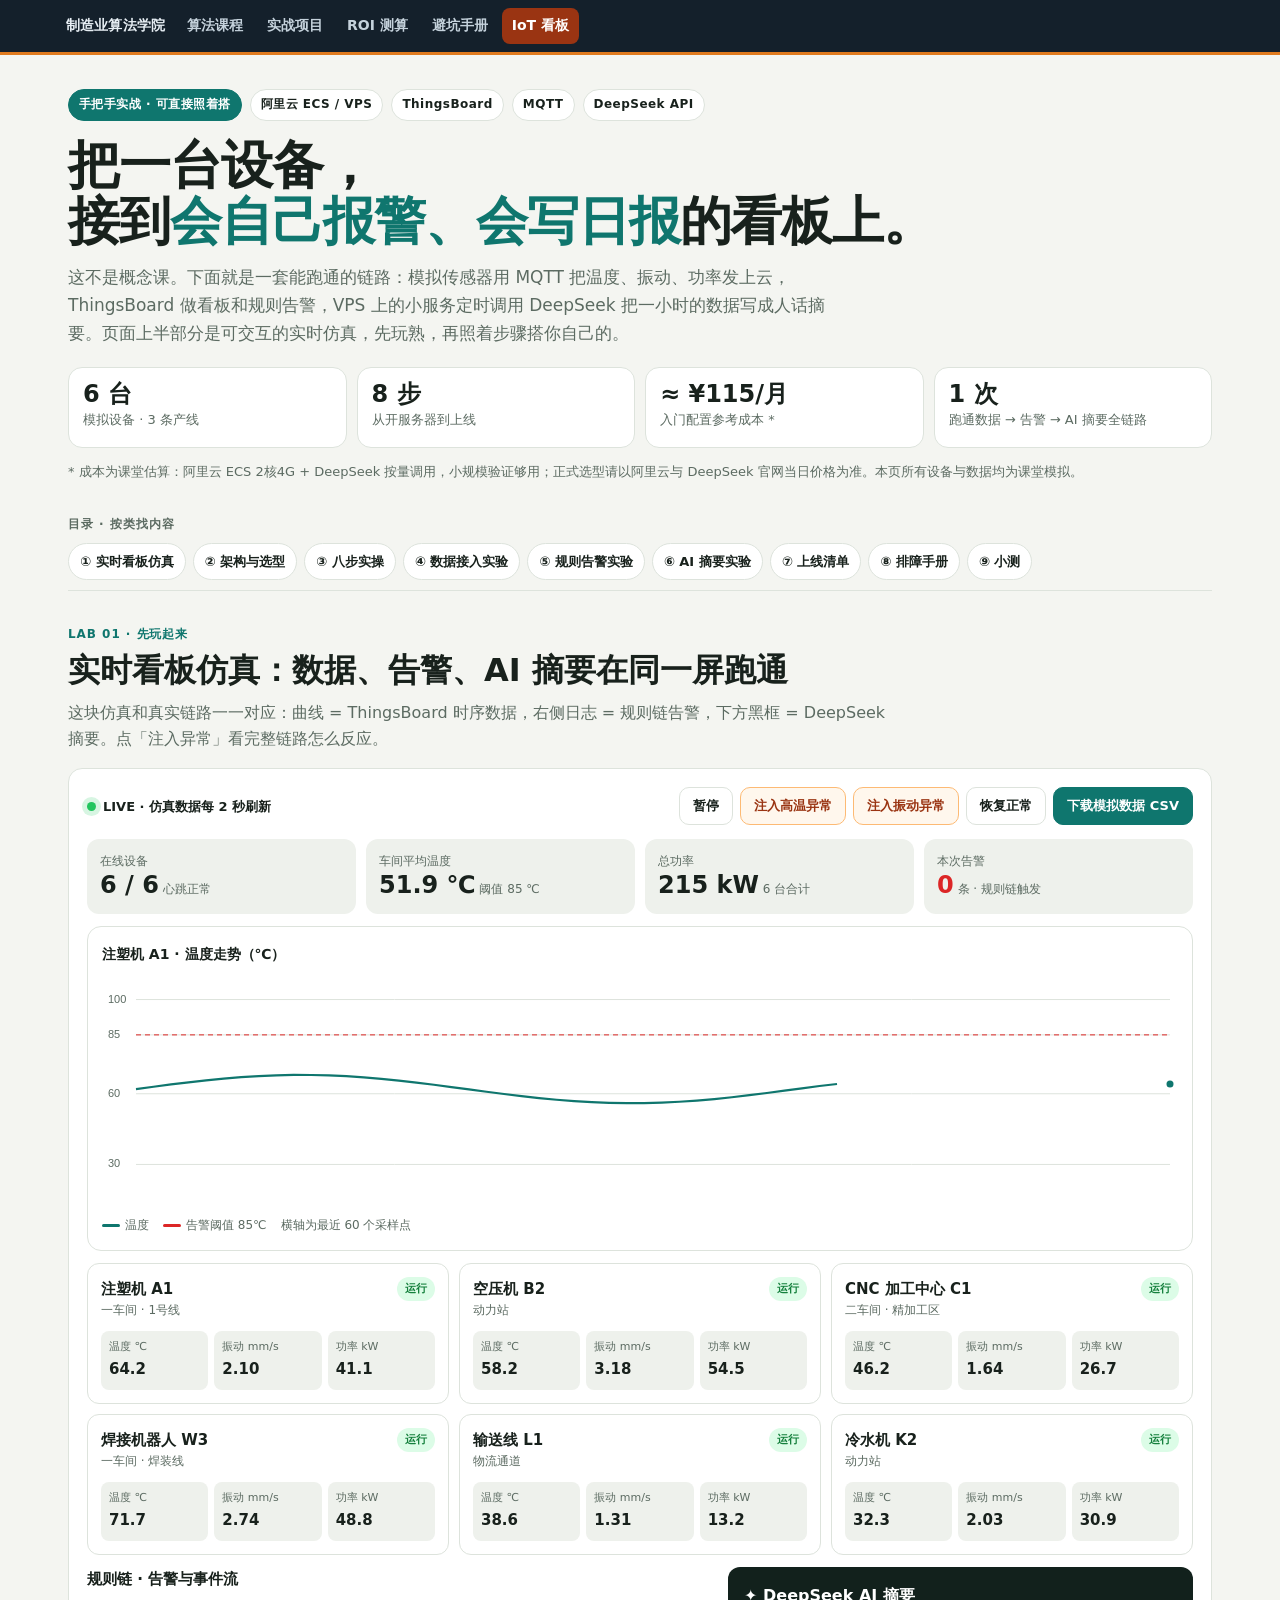
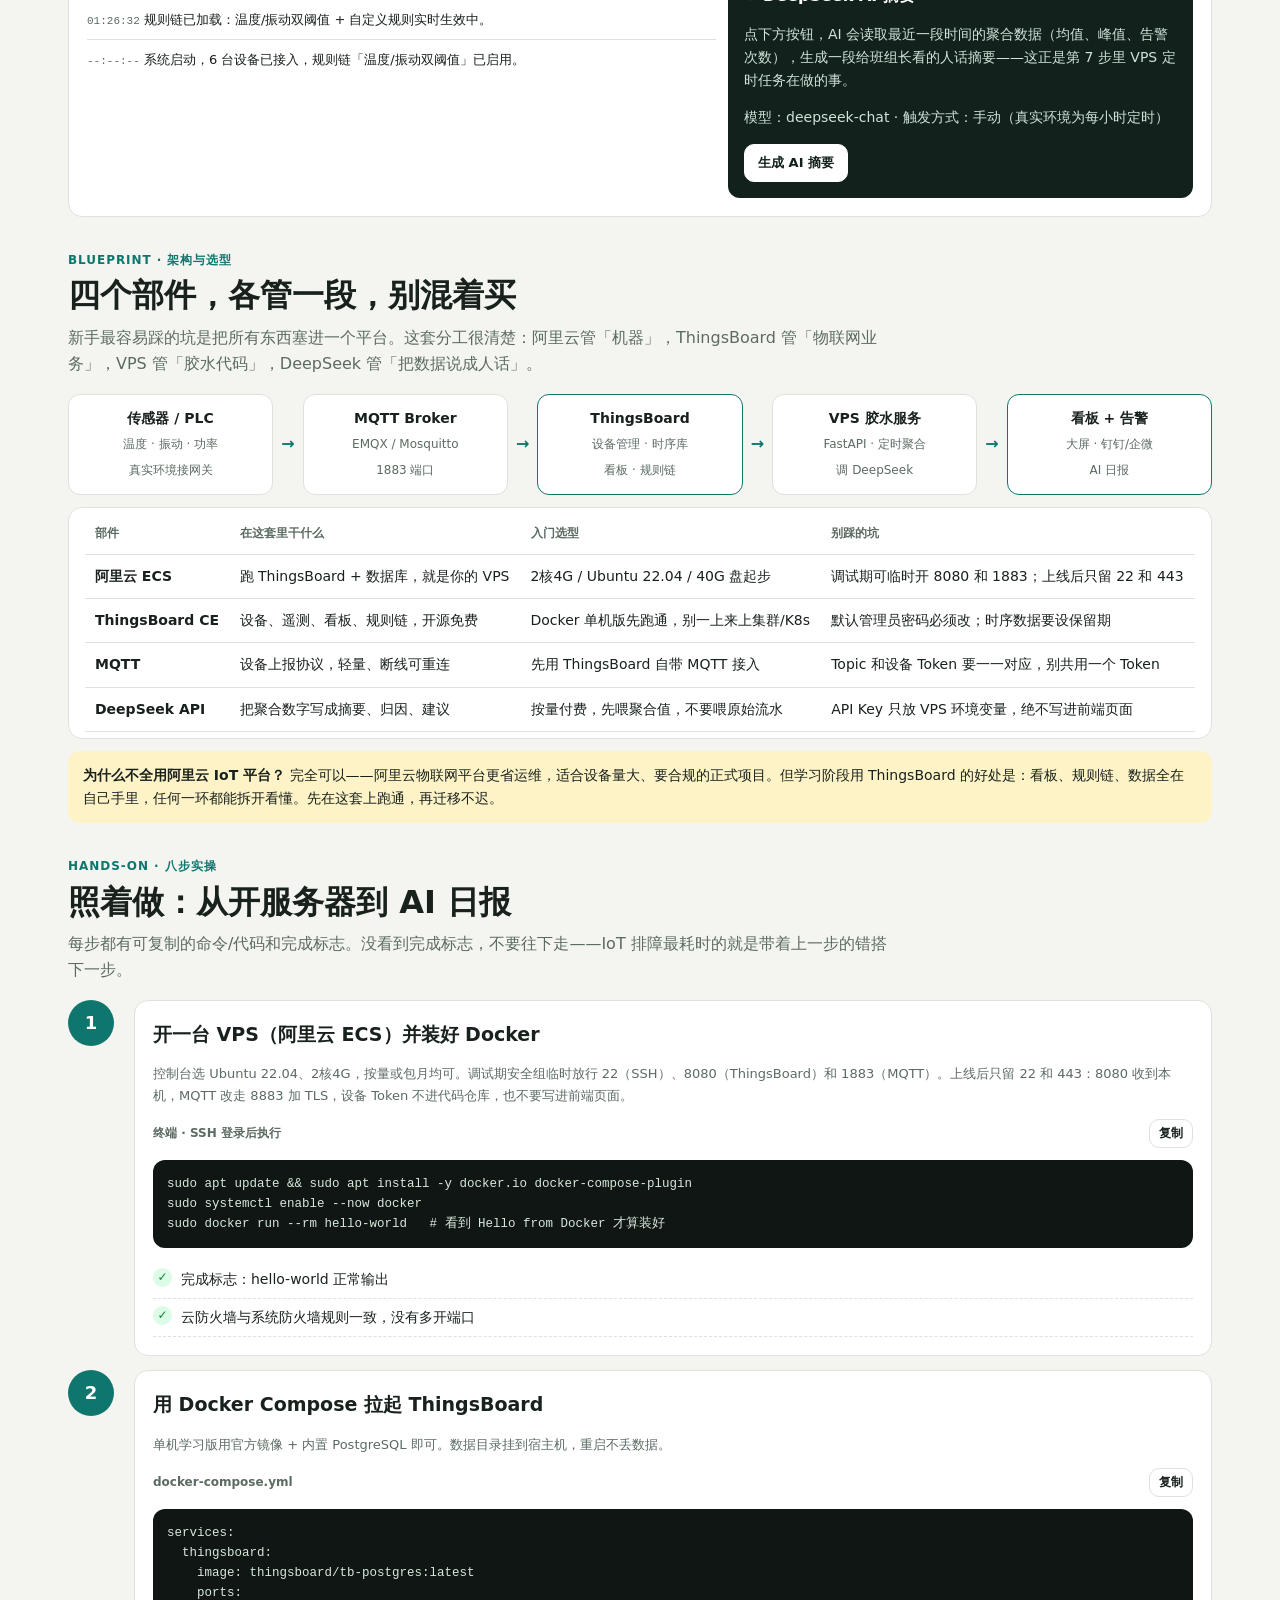
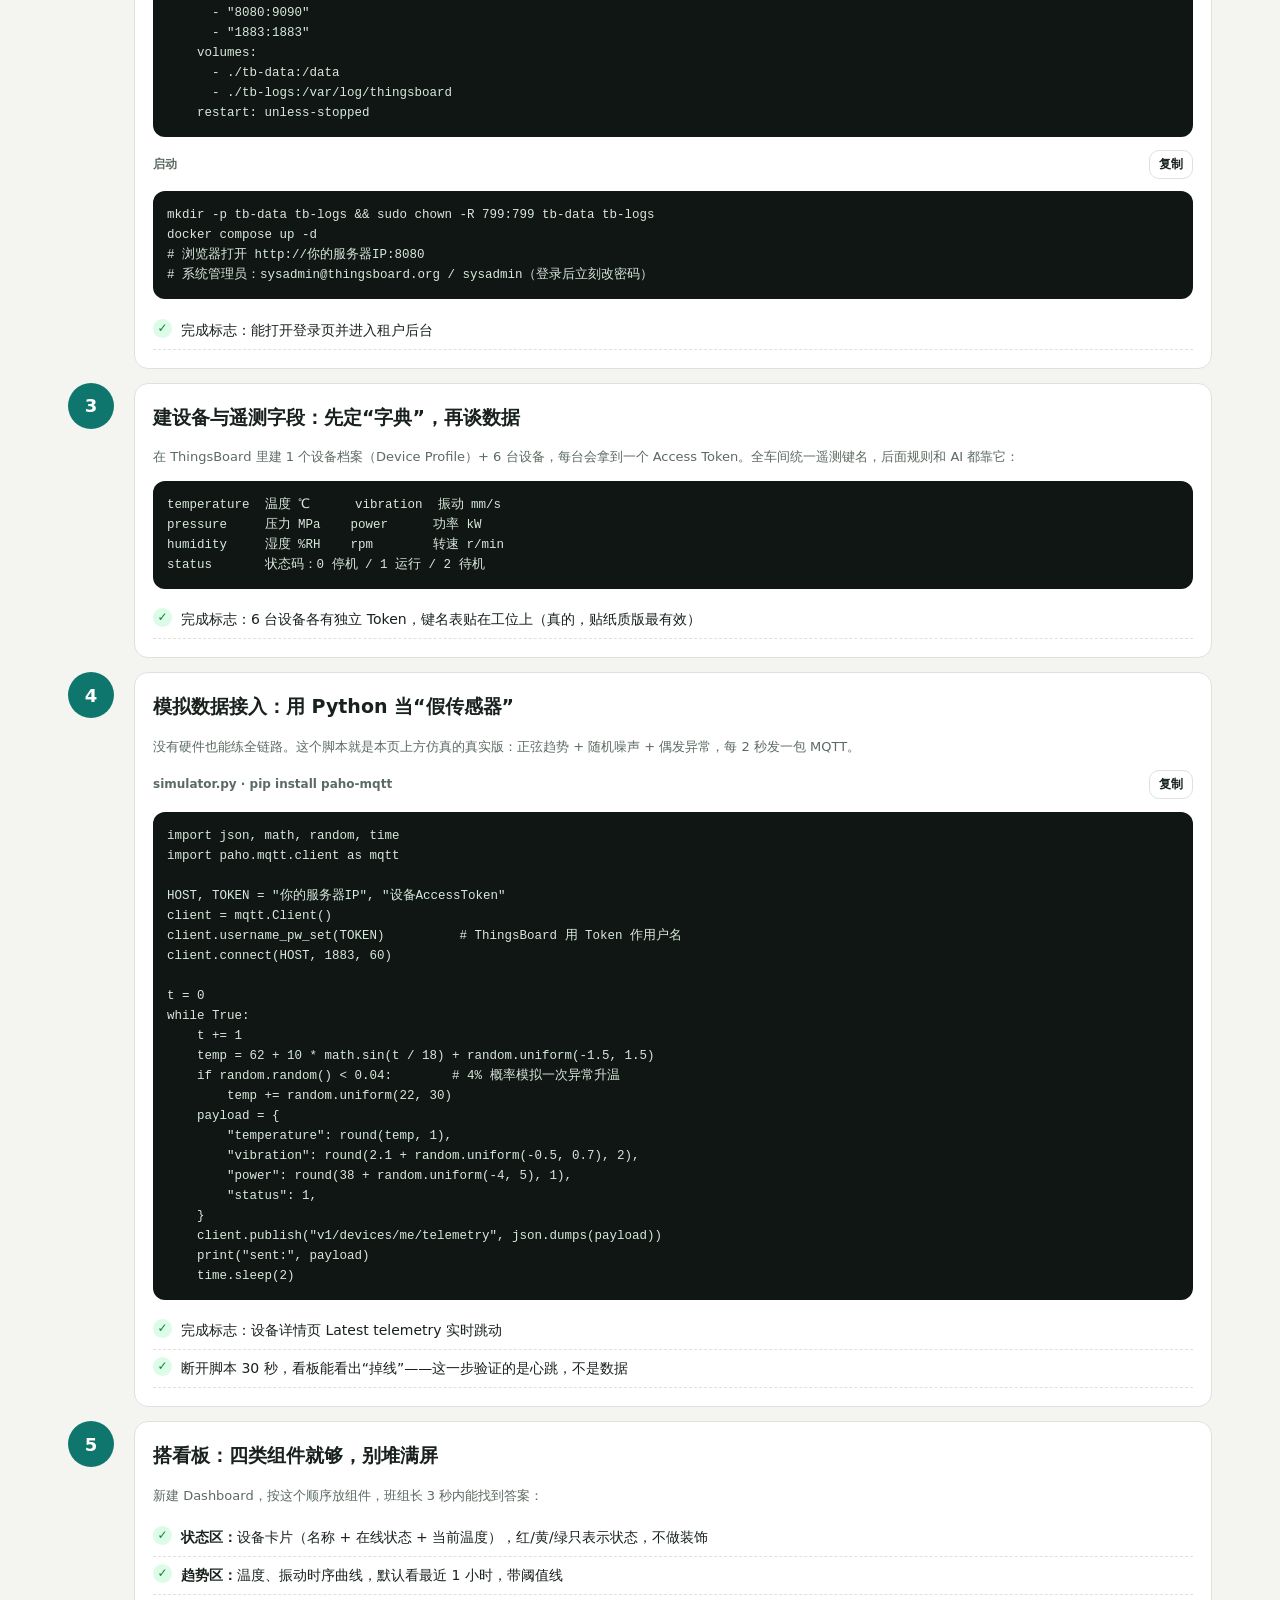
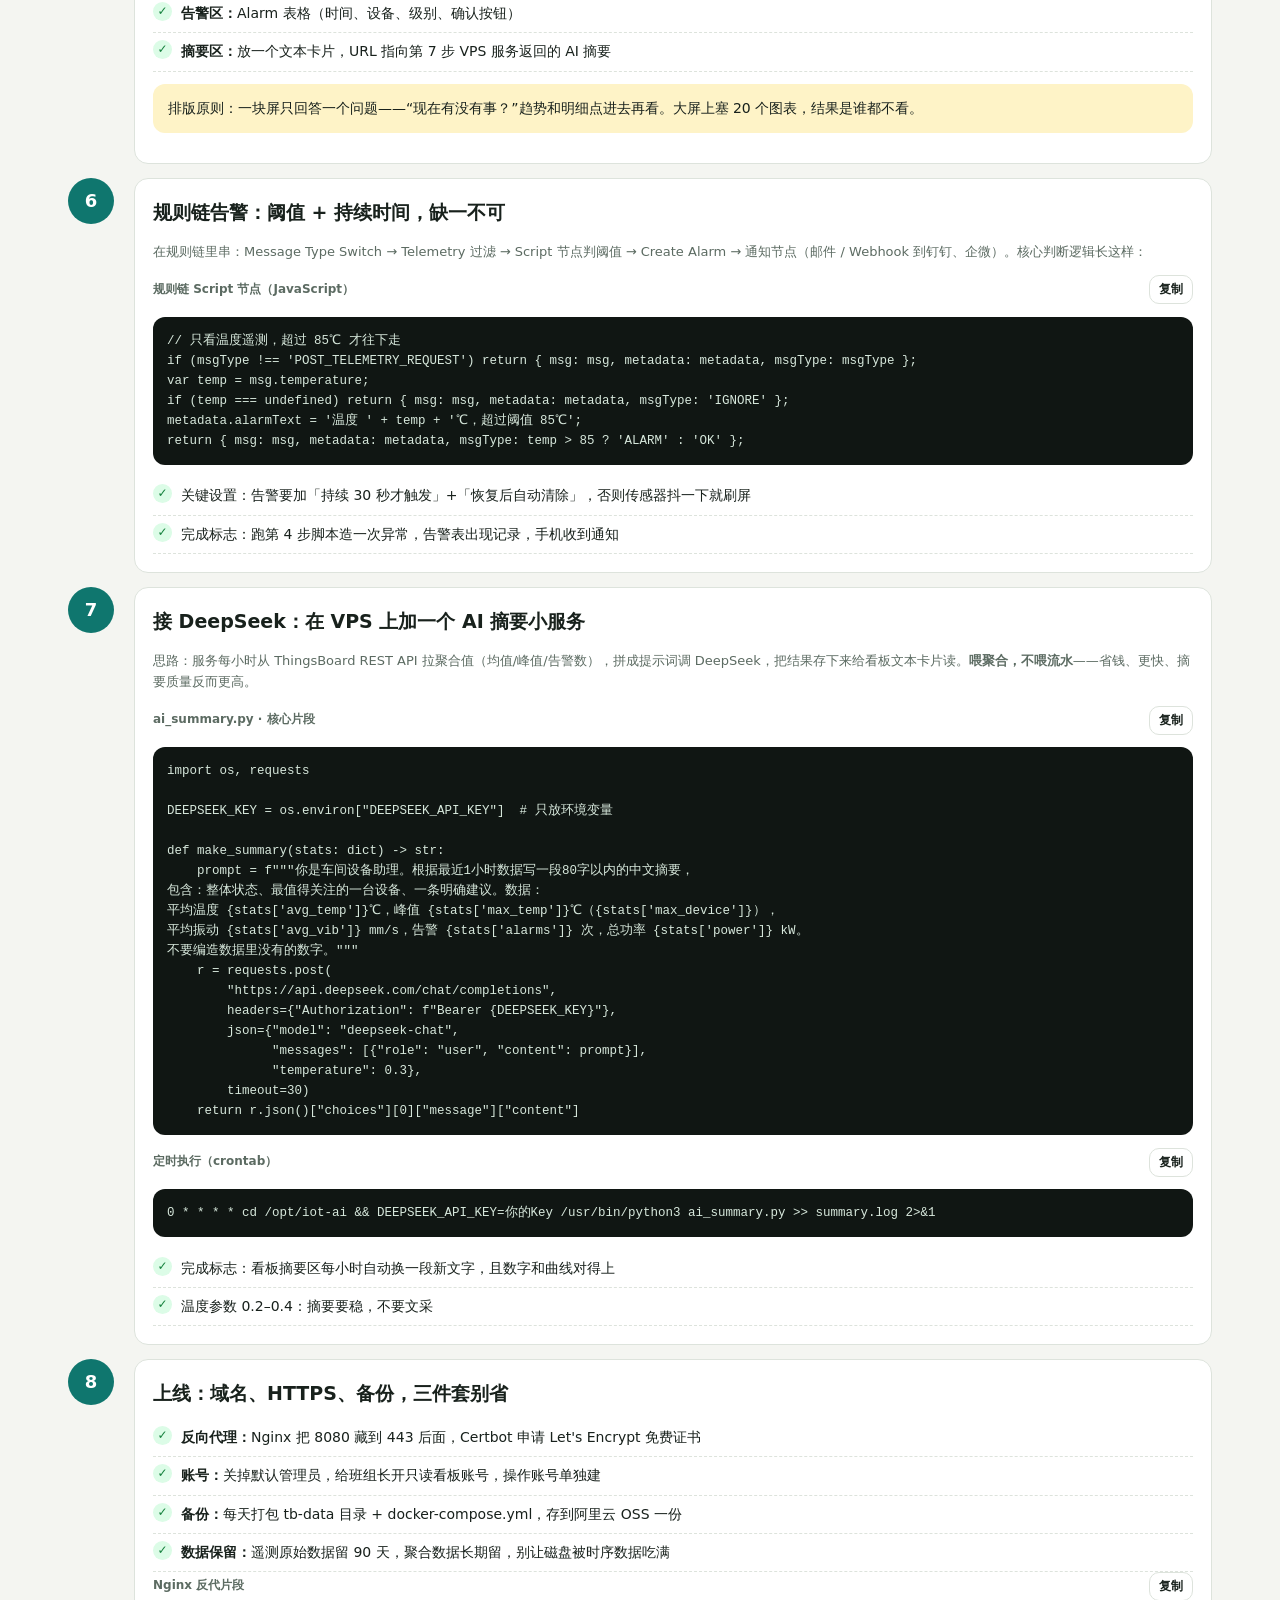
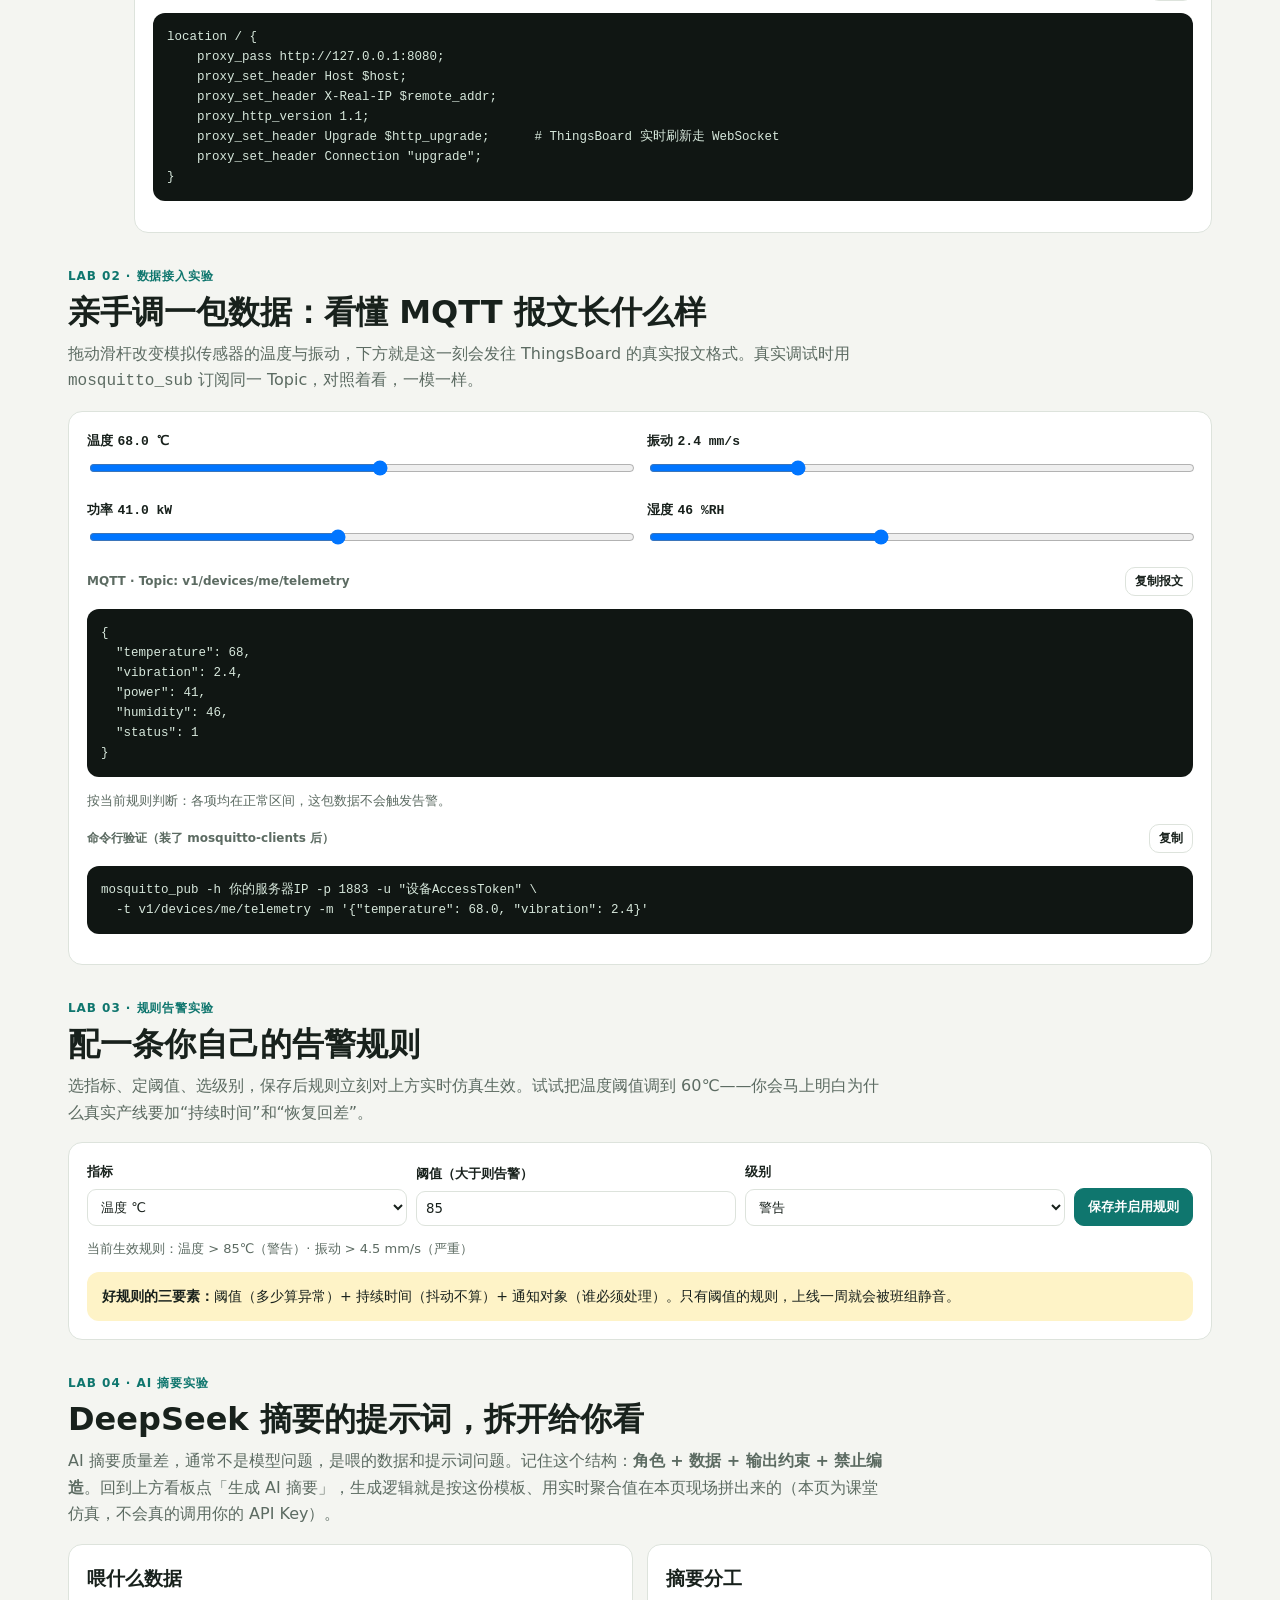
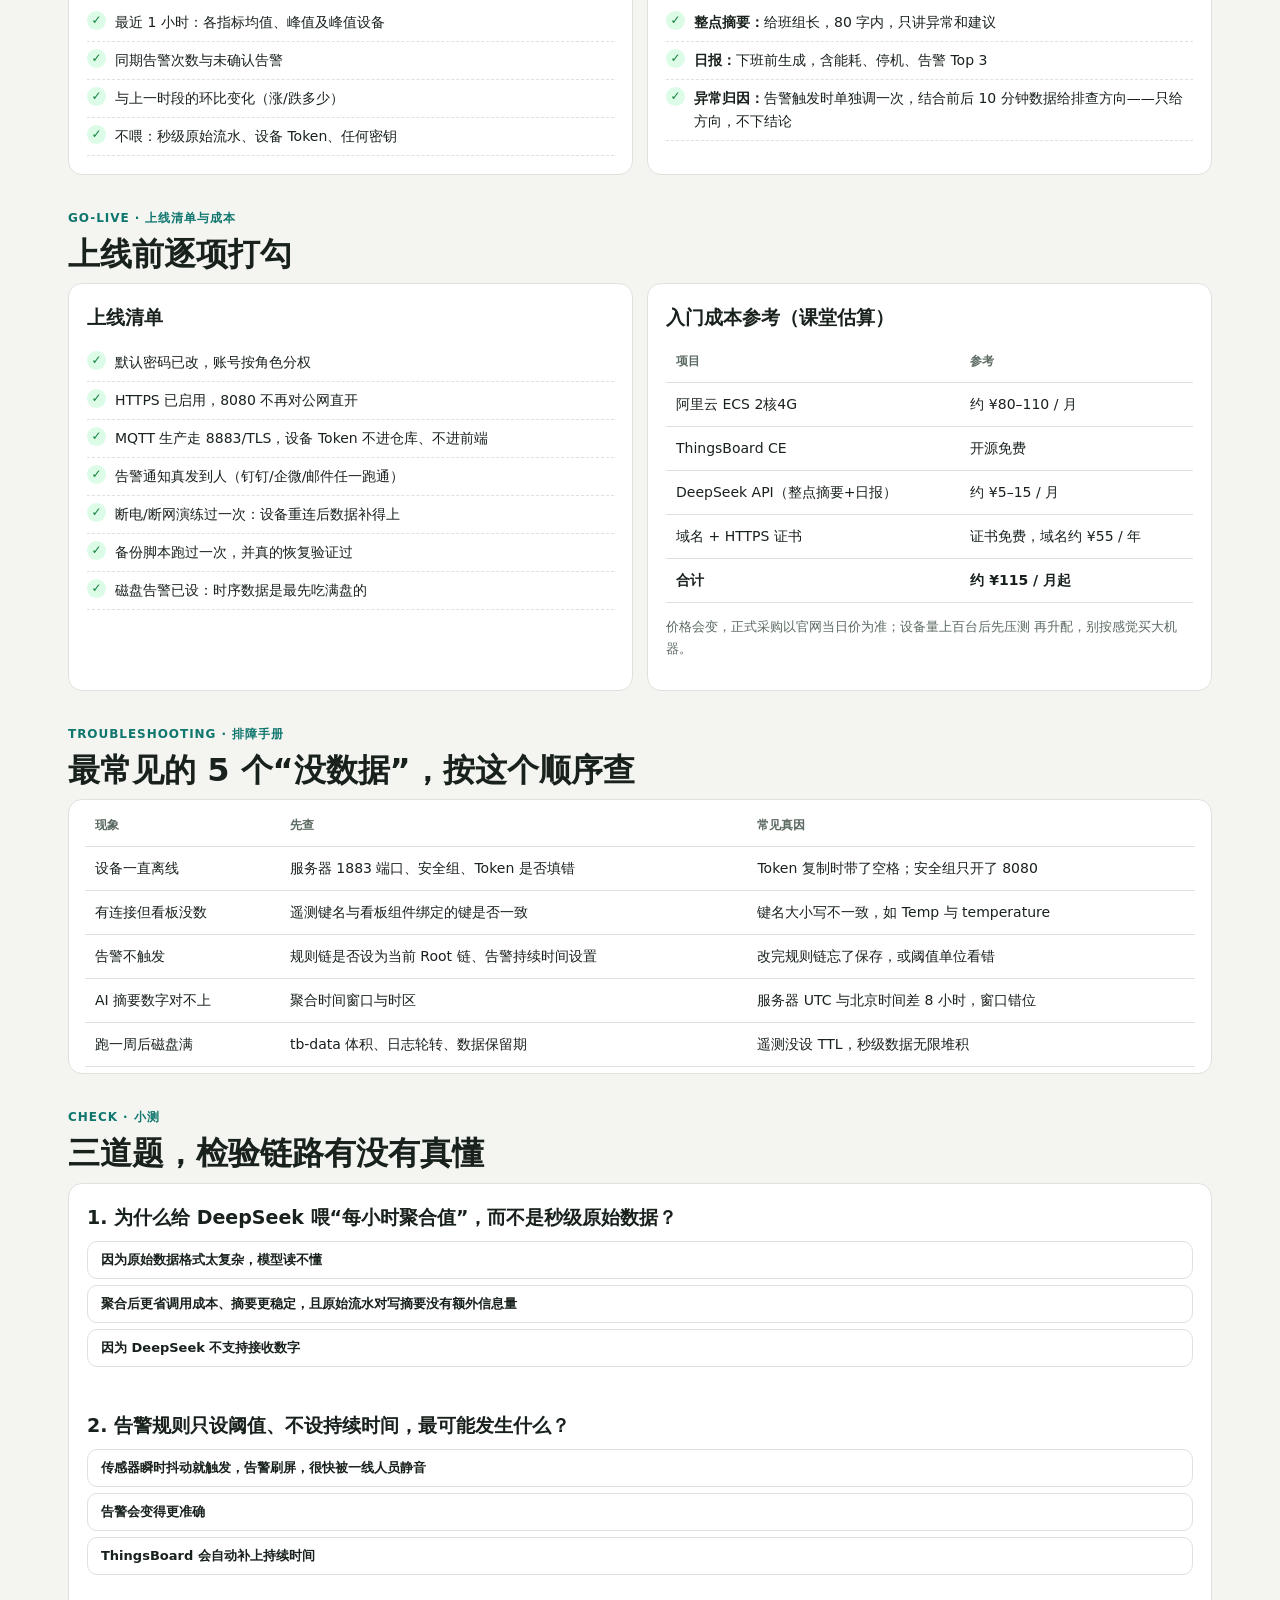
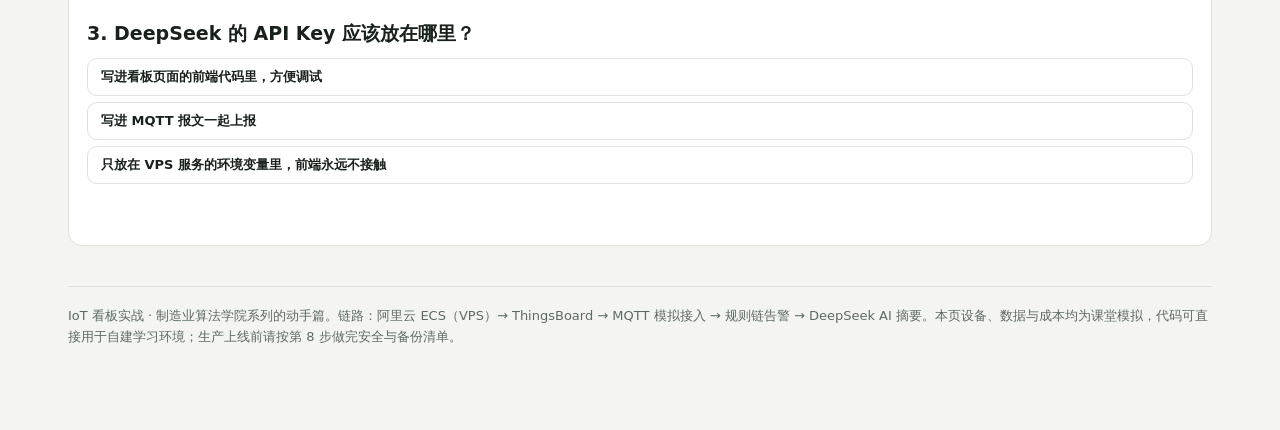
==== commit a6279b73: "把五个学习站收成一条可导航的路径 补上全站导航、课程深链接和本机进度，校准 SPC 国标判异、ROI 粗算/精算与预测维护的振动口径，并去掉对 Google Fonts 的依赖。实战项目页的首图改为独" ====
--- a/industrial-ai-iot-dashboard/index.html
+++ b/industrial-ai-iot-dashboard/index.html
@@ -4,10 +4,15 @@
 <meta charset="utf-8">
 <meta name="viewport" content="width=device-width, initial-scale=1, viewport-fit=cover">
 <meta name="color-scheme" content="light dark">
-<link rel="icon" href="data:,">
-<title>IoT 看板实战 · 阿里云 × ThingsBoard × VPS × DeepSeek</title>
-<link rel="preconnect" href="https://fonts.googleapis.com">
-<link href="https://fonts.googleapis.com/css2?family=Noto+Sans+SC:wght@400;500;700;900&family=JetBrains+Mono:wght@400;600&display=swap" rel="stylesheet">
+<title>IoT 看板实战 · 阿里云 × ThingsBoard × MQTT × DeepSeek</title>
+<meta name="description" content="把模拟传感器、MQTT、ThingsBoard 规则告警和 DeepSeek 摘要串成一条可照着搭的链路。含实时看板仿真、八步实操、上线清单和排障。">
+<meta property="og:title" content="IoT 看板实战">
+<meta property="og:description" content="设备数据进看板、规则告警、AI 写日报。调试端口上线前要收回。">
+<meta property="og:type" content="website">
+<meta property="og:locale" content="zh_CN">
+<link rel="canonical" href="https://nalgnep.github.io/muse-projects/industrial-ai-iot-dashboard/">
+<link rel="icon" href="../assets/favicon.svg" type="image/svg+xml">
+<meta name="theme-color" content="#14202b">
 <style>
 :root{
   --bg:#f4f5f1; --surface:#ffffff; --surface2:#eef1ec; --ink:#18211c; --muted:#5c6b62; --line:#dde3dc;
@@ -37,7 +42,7 @@
 .hstat b{display:block;font-size:24px;line-height:1;font-weight:900}
 .hstat span{font-size:13px;color:var(--muted)}
 /* dir nav */
-.dir{position:sticky;top:0;z-index:20;background:var(--bg);padding:12px 0 10px;border-bottom:1px solid var(--line);margin-bottom:22px}
+.dir{position:sticky;top:var(--site-nav-offset,52px);z-index:20;background:var(--bg);padding:12px 0 10px;border-bottom:1px solid var(--line);margin-bottom:22px}
 .dir-title{font-size:12px;font-weight:900;letter-spacing:.08em;color:var(--muted);margin-bottom:8px}
 .dir-links{display:flex;flex-wrap:wrap;gap:7px}
 .dir-links a{font-size:13px;font-weight:700;color:var(--ink);background:var(--surface);border:1px solid var(--line);padding:7px 11px;border-radius:999px}
@@ -129,6 +134,7 @@
 }
 @media (prefers-reduced-motion: reduce){html{scroll-behavior:auto}}
 </style>
+<link rel="stylesheet" href="../assets/site.css">
 </head>
 <body>
 <div class="wrap">
@@ -210,7 +216,7 @@
     <div class="card" style="margin-top:12px;padding:6px 16px;overflow-x:auto">
       <table>
         <tr><th>部件</th><th>在这套里干什么</th><th>入门选型</th><th>别踩的坑</th></tr>
-        <tr><td><b>阿里云 ECS</b></td><td>跑 ThingsBoard + 数据库，就是你的 VPS</td><td>2核4G / Ubuntu 22.04 / 40G 盘起步</td><td>安全组只开 22、443、8080、1883，其余全关</td></tr>
+        <tr><td><b>阿里云 ECS</b></td><td>跑 ThingsBoard + 数据库，就是你的 VPS</td><td>2核4G / Ubuntu 22.04 / 40G 盘起步</td><td>调试期可临时开 8080 和 1883；上线后只留 22 和 443</td></tr>
         <tr><td><b>ThingsBoard CE</b></td><td>设备、遥测、看板、规则链，开源免费</td><td>Docker 单机版先跑通，别一上来上集群/K8s</td><td>默认管理员密码必须改；时序数据要设保留期</td></tr>
         <tr><td><b>MQTT</b></td><td>设备上报协议，轻量、断线可重连</td><td>先用 ThingsBoard 自带 MQTT 接入</td><td>Topic 和设备 Token 要一一对应，别共用一个 Token</td></tr>
         <tr><td><b>DeepSeek API</b></td><td>把聚合数字写成摘要、归因、建议</td><td>按量付费，先喂聚合值，不要喂原始流水</td><td>API Key 只放 VPS 环境变量，绝不写进前端页面</td></tr>
@@ -227,7 +233,7 @@
 
     <div class="step"><div class="step-no">1</div><div class="card">
       <h3>开一台 VPS（阿里云 ECS）并装好 Docker</h3>
-      <p class="small">控制台选 Ubuntu 22.04、2核4G，按量或包月均可。安全组放行：22（SSH）、8080（ThingsBoard）、1883（MQTT）、443（后面配 HTTPS）。</p>
+      <p class="small">控制台选 Ubuntu 22.04、2核4G，按量或包月均可。调试期安全组临时放行 22（SSH）、8080（ThingsBoard）和 1883（MQTT）。上线后只留 22 和 443：8080 收到本机，MQTT 改走 8883 加 TLS，设备 Token 不进代码仓库，也不要写进前端页面。</p>
       <div class="code-head"><span>终端 · SSH 登录后执行</span><button class="btn copy-btn" data-copy="c1">复制</button></div>
       <pre id="c1">sudo apt update &amp;&amp; sudo apt install -y docker.io docker-compose-plugin
 sudo systemctl enable --now docker
@@ -423,7 +429,7 @@
     <p class="cat">Go-live · 上线清单与成本</p>
     <h2>上线前逐项打勾</h2>
     <div class="grid2">
-      <div class="card"><h3>上线清单</h3><ul class="check"><li>默认密码已改，账号按角色分权</li><li>HTTPS 已启用，8080 不再对公网直开</li><li>告警通知真发到人（钉钉/企微/邮件任一跑通）</li><li>断电/断网演练过一次：设备重连后数据补得上</li><li>备份脚本跑过一次，并真的恢复验证过</li><li>磁盘告警已设：时序数据是最先吃满盘的</li></ul></div>
+      <div class="card"><h3>上线清单</h3><ul class="check"><li>默认密码已改，账号按角色分权</li><li>HTTPS 已启用，8080 不再对公网直开</li><li>MQTT 生产走 8883/TLS，设备 Token 不进仓库、不进前端</li><li>告警通知真发到人（钉钉/企微/邮件任一跑通）</li><li>断电/断网演练过一次：设备重连后数据补得上</li><li>备份脚本跑过一次，并真的恢复验证过</li><li>磁盘告警已设：时序数据是最先吃满盘的</li></ul></div>
       <div class="card"><h3>入门成本参考（课堂估算）</h3>
         <table><tr><th>项目</th><th>参考</th></tr>
         <tr><td>阿里云 ECS 2核4G</td><td>约 ¥80–110 / 月</td></tr>
@@ -697,5 +703,6 @@
   window.addEventListener("resize",drawChart);
 })();
 </script>
+<script src="../assets/site.js"></script>
 </body>
 </html>
--- a/assets/site.css
+++ b/assets/site.css
@@ -0,0 +1,108 @@
+/* Shared chrome for the five-station learning site. Page themes stay local. */
+:root { --site-nav-offset: 52px; }
+html { scroll-padding-top: 64px; }
+
+body {
+  font-family: "PingFang SC", "Hiragino Sans GB", "Microsoft YaHei", "WenQuanYi Micro Hei", "Noto Sans SC", "Source Han Sans SC", system-ui, -apple-system, sans-serif;
+}
+code, pre, .mono, kbd, samp {
+  font-family: "Noto Sans Mono", ui-monospace, "WenQuanYi Micro Hei Mono", "Cascadia Mono", Consolas, monospace;
+}
+
+.site-nav {
+  position: sticky;
+  top: 0;
+  z-index: 40;
+  background: #14202b;
+  color: #e7eef4;
+  border-bottom: 3px solid #e07b1f;
+}
+.site-nav a { color: inherit; text-decoration: none; }
+.site-nav-inner {
+  max-width: 1180px;
+  margin: 0 auto;
+  padding: 0 16px;
+  min-height: 52px;
+  display: flex;
+  align-items: center;
+  gap: 12px;
+}
+.site-nav .brand {
+  flex: none;
+  font-weight: 800;
+  font-size: 14px;
+  letter-spacing: 0.01em;
+}
+.site-nav nav {
+  display: flex;
+  gap: 4px;
+  flex: 1;
+  min-width: 0;
+  overflow-x: auto;
+  scrollbar-width: none;
+}
+.site-nav nav::-webkit-scrollbar { display: none; }
+.site-nav nav a {
+  flex: none;
+  display: inline-flex;
+  align-items: center;
+  min-height: 36px;
+  padding: 6px 10px;
+  border-radius: 8px;
+  font-size: 14px;
+  font-weight: 650;
+  color: #c5d2dc;
+}
+.site-nav nav a:hover { color: #fff; background: rgba(255,255,255,.06); }
+.site-nav nav a[aria-current="page"] {
+  background: #9a3412;
+  color: #fff;
+  font-weight: 800;
+}
+.skip {
+  position: absolute;
+  left: 12px;
+  top: -48px;
+  background: #fff;
+  color: #14202b;
+  padding: 8px 12px;
+  z-index: 50;
+  border-radius: 8px;
+  font-weight: 700;
+}
+.skip:focus { top: 8px; }
+
+.tocbar, .dir { top: var(--site-nav-offset); }
+
+:focus-visible {
+  outline: 2px solid #e07b1f;
+  outline-offset: 2px;
+}
+.rels {
+  display: flex;
+  flex-wrap: wrap;
+  gap: 8px;
+  margin-top: 12px;
+}
+.rels a {
+  font-size: 13px;
+  font-weight: 700;
+  border: 1px solid var(--line, #d7dee5);
+  border-radius: 999px;
+  padding: 4px 10px;
+  text-decoration: none;
+}
+
+@media (max-width: 780px) {
+  .site-nav-inner { flex-wrap: wrap; align-items: flex-start; padding-top: 8px; padding-bottom: 8px; }
+  .site-nav .brand { line-height: 36px; }
+  .site-nav nav { flex-wrap: wrap; overflow: visible; }
+  :root { --site-nav-offset: 108px; }
+  html { scroll-padding-top: 120px; }
+}
+@media print {
+  .site-nav { display: none; }
+}
+@media (prefers-reduced-motion: reduce) {
+  html { scroll-behavior: auto; }
+}
